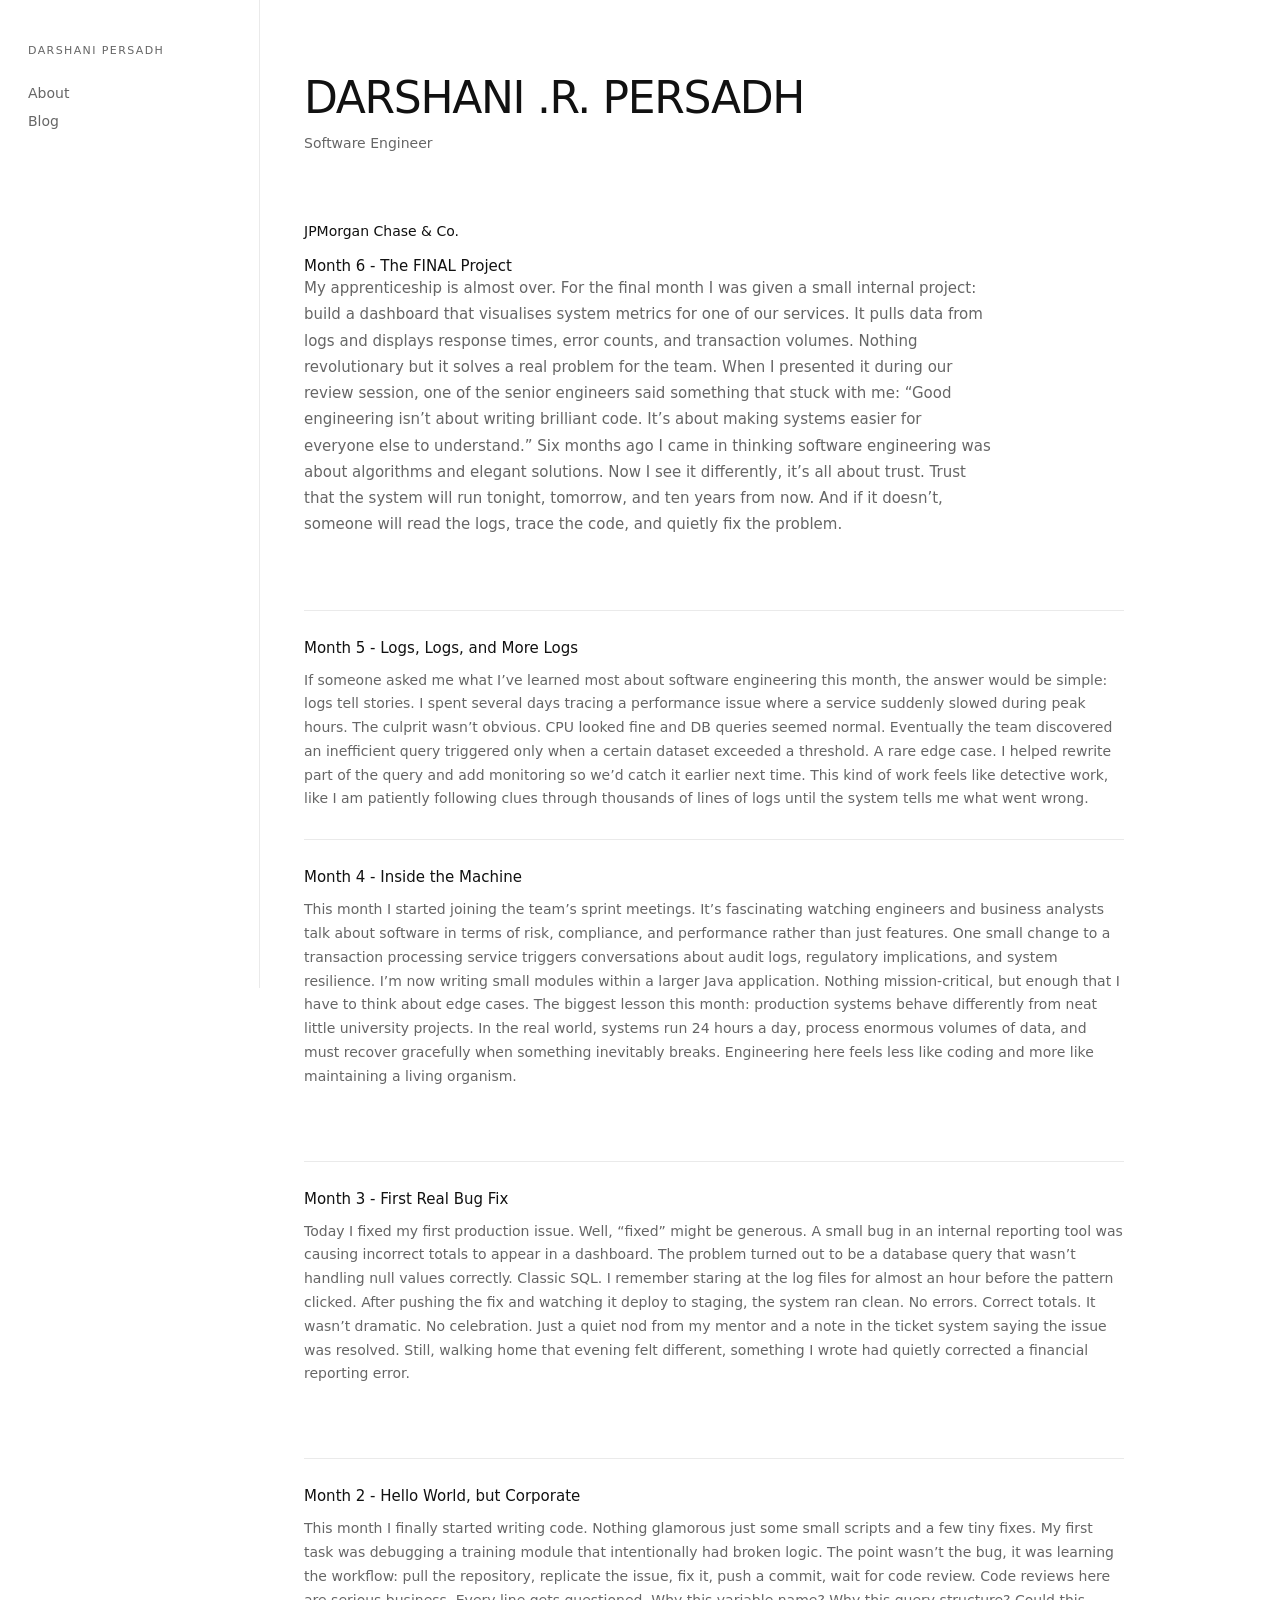
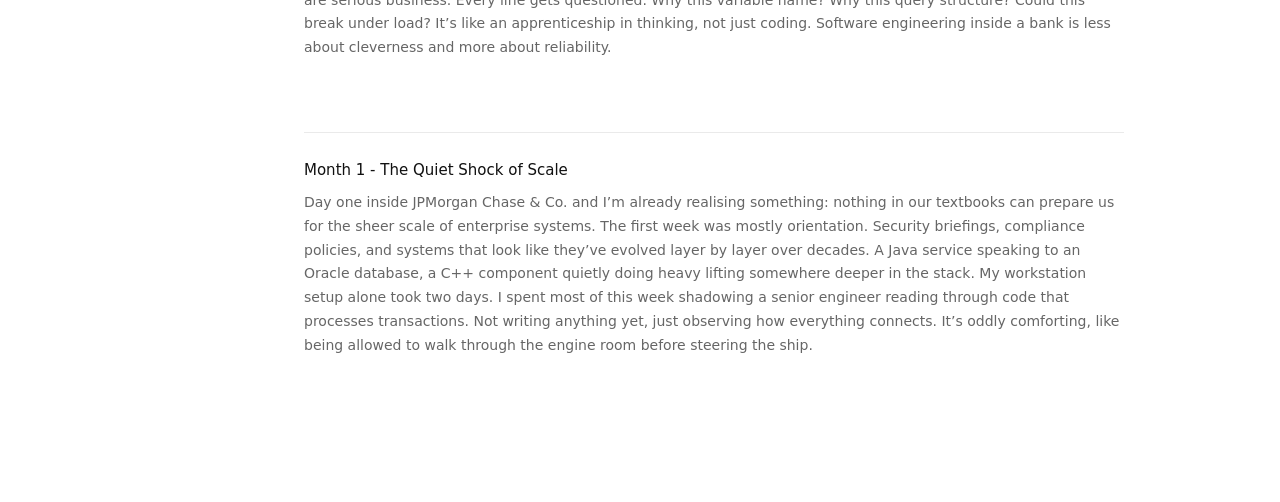
==== blog.html @ 45541783 "Fix blog link" ====
<!DOCTYPE html>
<html lang="en">
<head>
<meta charset="UTF-8" />
<meta name="viewport" content="width=device-width, initial-scale=1.0"/>

<title>Darshani Persadh</title>

<link href="https://fonts.googleapis.com/css2?family=Inter:wght@300;400;500;600&display=swap" rel="stylesheet">

<style>

/* -----------------------------
   BASE SYSTEM 
----------------------------- */

:root {
    --text: #111111;
    --muted: #666666;
    --faint: #aaaaaa;
    --rule: #eaeaea;
    --bg: #ffffff;

    --space-1: 6px;
    --space-2: 12px;
    --space-3: 18px;
    --space-4: 28px;
    --space-5: 44px;
    --space-6: 72px;
}

body {
    margin: 0;
    background: var(--bg);
    color: var(--text);
    font-family: "Source Sans Pro", system-ui, -apple-system, sans-serif;
    -webkit-font-smoothing: antialiased;
}

/* -----------------------------
   GRID STRUCTURE
----------------------------- */

.wrap {
    display: grid;
    grid-template-columns: 260px 1fr;
    min-height: 100vh;
}

/* -----------------------------
   SIDEBAR (TOC STYLE)
----------------------------- */

.sidebar {
    position: sticky;
    top: 0;
    height: 100vh;
    padding: var(--space-5) var(--space-4);
    border-right: 1px solid var(--rule);
}

.brand {
    font-size: 11px;
    letter-spacing: 1.4px;
    text-transform: uppercase;
    color: var(--muted);
    margin-bottom: var(--space-4);
}

.sidebar a {
    display: block;
    margin: var(--space-2) 0;
    font-size: 14px;
    color: var(--muted);
    text-decoration: none;
}

.sidebar a:hover {
    color: var(--text);
}

/* -----------------------------
   MAIN CONTENT COLUMN
----------------------------- */

.content {
    max-width: 820px;
    padding: var(--space-6) var(--space-5);
}

/* -----------------------------
   TYPOGRAPHY SYSTEM
----------------------------- */

h1 {
    font-size: 44px;
    font-weight: 500;
    letter-spacing: -0.03em;
    margin: 0 0 var(--space-2) 0;
}

.subtitle {
    font-size: 14px;
    color: var(--muted);
    margin-bottom: var(--space-6);
}

.section {
    margin-bottom: var(--space-6);
}

.section-title {
    font-size: 14px;
    font-weight: 500;
    margin-bottom: var(--space-3);
    color: var(--text);
}

.text {
    font-size: 15px;
    line-height: 1.75;
    color: var(--muted);
    max-width: 72ch;
}

.rule {
    height: 1px;
    background: var(--rule);
    margin: var(--space-4) 0;
}

/* -----------------------------
   EXPERIENCE BLOCKS
----------------------------- */

.item {
    margin-bottom: var(--space-4);
}

.item-title {
    font-size: 15px;
    font-weight: 500;
    color: var(--text);
}

.item-meta {
    font-size: 13px;
    color: var(--muted);
    margin-top: var(--space-1);
}

.item-text {
    font-size: 14px;
    color: var(--muted);
    margin-top: var(--space-2);
    line-height: 1.7;
}

/* -----------------------------
   SMALL DATA WIDGETS
----------------------------- */

.widget {
    margin-top: var(--space-3);
}

.kicker {
    font-size: 11px;
    letter-spacing: 1px;
    text-transform: uppercase;
    color: var(--muted);
}

.value {
    font-size: 18px;
    margin-top: var(--space-1);
}

.meta {
    font-size: 12px;
    color: var(--faint);
    margin-top: var(--space-1);
}

</style>
</head>

<body>

<div class="wrap">

<!-- SIDEBAR -->
<div class="sidebar">
    <div class="brand">Darshani Persadh</div>

    <a href="https://arishma108.github.io/drpersadh/">About</a>
    <a href="https://arishma108.github.io/drpersadh/blog.html">Blog</a>
</div>

<!-- MAIN -->
<div class="content">

    <h1>DARSHANI .R. PERSADH</h1>
    <div class="subtitle">Software Engineer</div>

    <!-- MONTH 6 -->
    <div class="section">
        <div class="section-title">JPMorgan Chase & Co.</div>
        <div class="item">
            <div class="item-title">Month 6 - The FINAL Project</div>
            
            <div class="text">
                My apprenticeship is almost over. For the final month I was given a small internal project: build a dashboard that visualises system metrics for one of our services. It pulls data from logs and displays response times, error counts, and transaction volumes. Nothing revolutionary but it solves a real problem for the team. When I presented it during our review session, one of the senior engineers said something that stuck with me: “Good engineering isn’t about writing brilliant code. It’s about making systems easier for everyone else to understand.” Six months ago I came in thinking software engineering was about algorithms and elegant solutions. Now I see it differently, it’s all about trust. Trust that the system will run tonight, tomorrow, and ten years from now. And if it doesn’t, someone will read the logs, trace the code, and quietly fix the problem.
            </div>
        </div>
    </div>

    <div class="rule"></div>

    <!-- MONTH 5 -->
    <div class="item">
        <div class="item-title">Month 5 - Logs, Logs, and More Logs</div>
        
        <div class="item-text">
            If someone asked me what I’ve learned most about software engineering this month, the answer would be simple: logs tell stories. I spent several days tracing a performance issue where a service suddenly slowed during peak hours. The culprit wasn’t obvious. CPU looked fine and DB queries seemed normal. Eventually the team discovered an inefficient query triggered only when a certain dataset exceeded a threshold. A rare edge case. I helped rewrite part of the query and add monitoring so we’d catch it earlier next time. This kind of work feels like detective work, like I am patiently following clues through thousands of lines of logs until the system tells me what went wrong.
        </div>
    </div>

    <div class="rule"></div>

    <!-- MONTH 4 -->
    <div class="section">
        <div class="item">
            <div class="item-title">Month 4 - Inside the Machine
</div>
           
            <div class="item-text">
                This month I started joining the team’s sprint meetings. It’s fascinating watching engineers and business analysts talk about software in terms of risk, compliance, and performance rather than just features. One small change to a transaction processing service triggers conversations about audit logs, regulatory implications, and system resilience. I’m now writing small modules within a larger Java application. Nothing mission-critical, but enough that I have to think about edge cases. The biggest lesson this month: production systems behave differently from neat little university projects. In the real world, systems run 24 hours a day, process enormous volumes of data, and must recover gracefully when something inevitably breaks. Engineering here feels less like coding and more like maintaining a living organism.
            </div>
        </div>
    </div>

    <div class="rule"></div>

    <!-- MONTH 3 -->
    <div class="section">
        <div class="item">
            <div class="item-title">Month 3 - First Real Bug Fix
</div>
           
            <div class="item-text">
                Today I fixed my first production issue. Well, “fixed” might be generous. A small bug in an internal reporting tool was causing incorrect totals to appear in a dashboard. The problem turned out to be a database query that wasn’t handling null values correctly. Classic SQL. I remember staring at the log files for almost an hour before the pattern clicked. After pushing the fix and watching it deploy to staging, the system ran clean. No errors. Correct totals. It wasn’t dramatic. No celebration. Just a quiet nod from my mentor and a note in the ticket system saying the issue was resolved. Still, walking home that evening felt different, something I wrote had quietly corrected a financial reporting error.
            </div>
        </div>
    </div>

    <div class="rule"></div>

    <!-- MONTH 2 -->
    <div class="section">
        <div class="item">
            <div class="item-title">Month 2 - Hello World, but Corporate
</div>
            
            <div class="item-text">
                This month I finally started writing code. Nothing glamorous just some small scripts and a few tiny fixes. My first task was debugging a training module that intentionally had broken logic. The point wasn’t the bug, it was learning the workflow: pull the repository, replicate the issue, fix it, push a commit, wait for code review. Code reviews here are serious business. Every line gets questioned. Why this variable name? Why this query structure? Could this break under load? It’s like an apprenticeship in thinking, not just coding. Software engineering inside a bank is less about cleverness and more about reliability.
            </div>
        </div>
    </div>

    <div class="rule"></div>

    <!-- MONTH 1 -->
    <div class="section">
        <div class="item">
            <div class="item-title">Month 1 - The Quiet Shock of Scale
</div>
            
           <div class="item-text">
                Day one inside JPMorgan Chase & Co. and I’m already realising something: nothing in our textbooks can prepare us for the sheer scale of enterprise systems. The first week was mostly orientation. Security briefings, compliance policies, and systems that look like they’ve evolved layer by layer over decades. A Java service speaking to an Oracle database, a C++ component quietly doing heavy lifting somewhere deeper in the stack. My workstation setup alone took two days. I spent most of this week shadowing a senior engineer reading through code that processes transactions. Not writing anything yet, just observing how everything connects. It’s oddly comforting, like being allowed to walk through the engine room before steering the ship.
            </div>
        </div>
    </div>

</div>

</div>

</body>
</html>
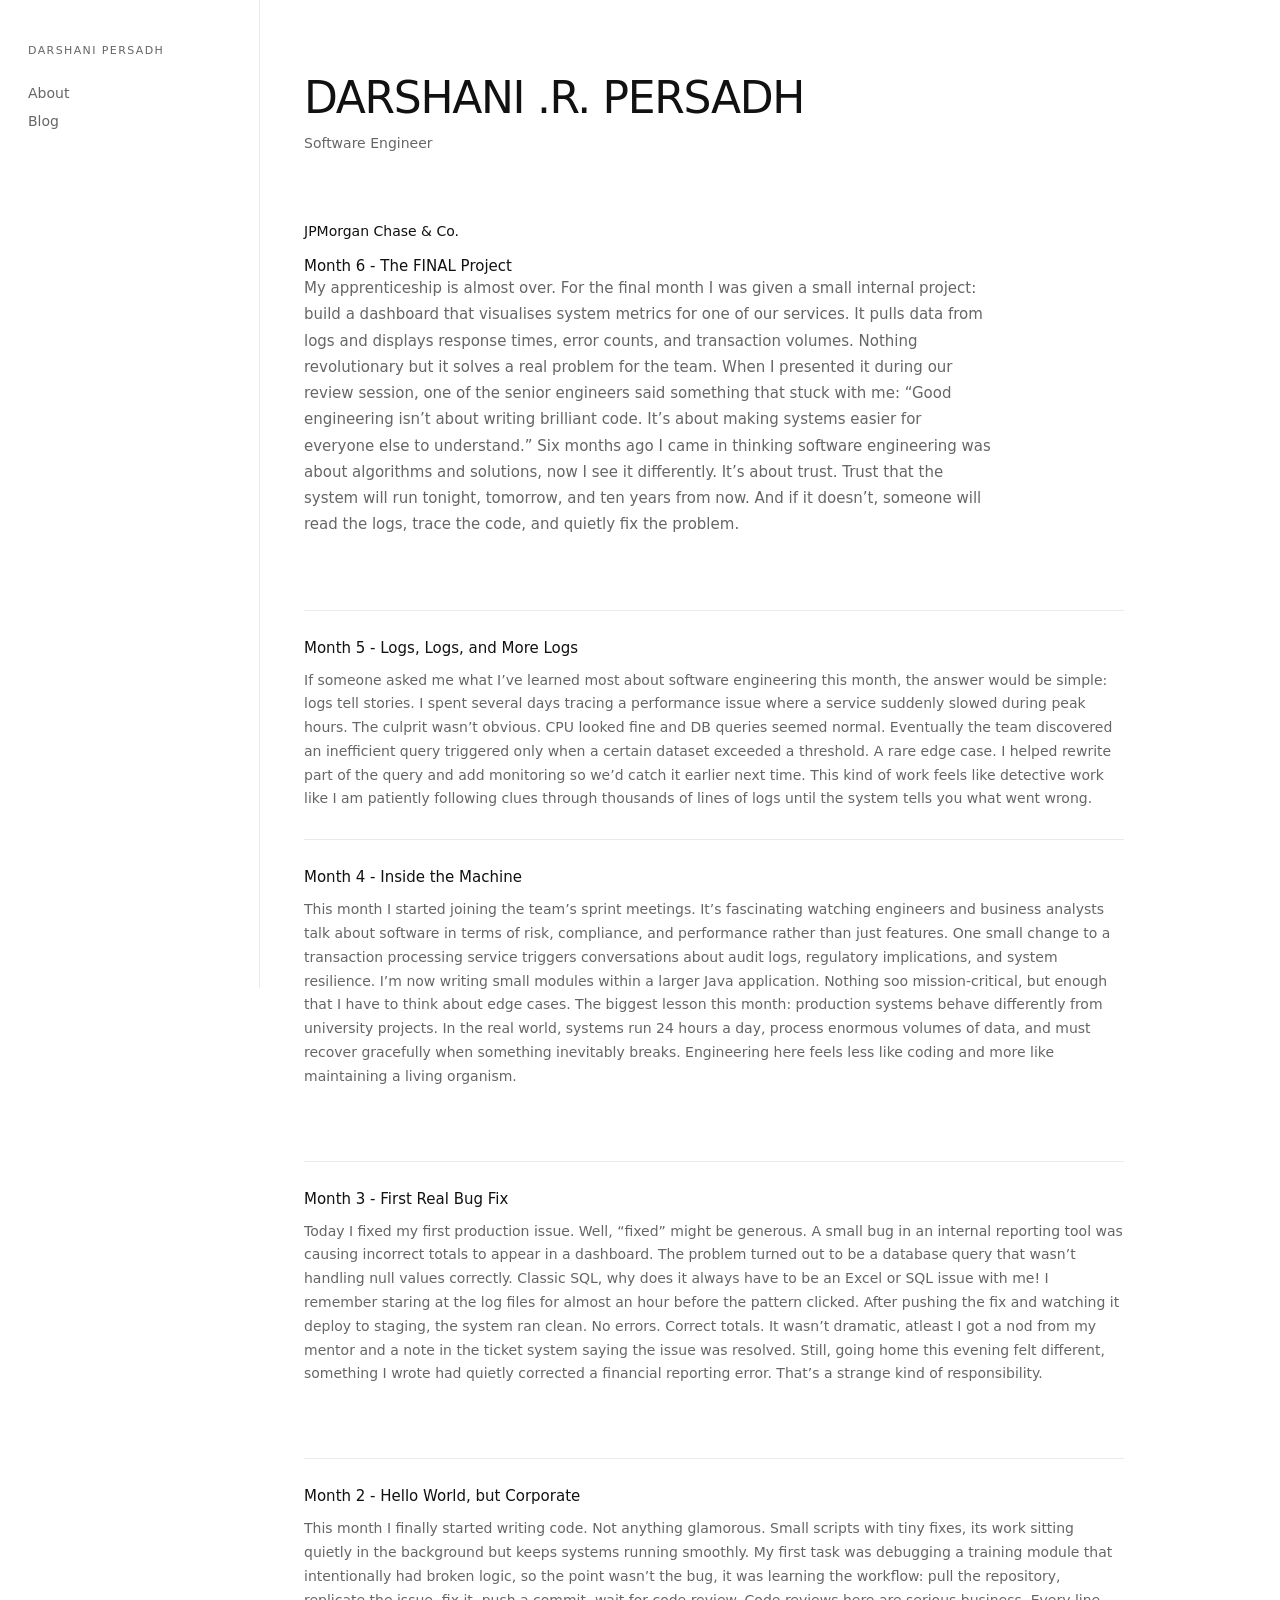
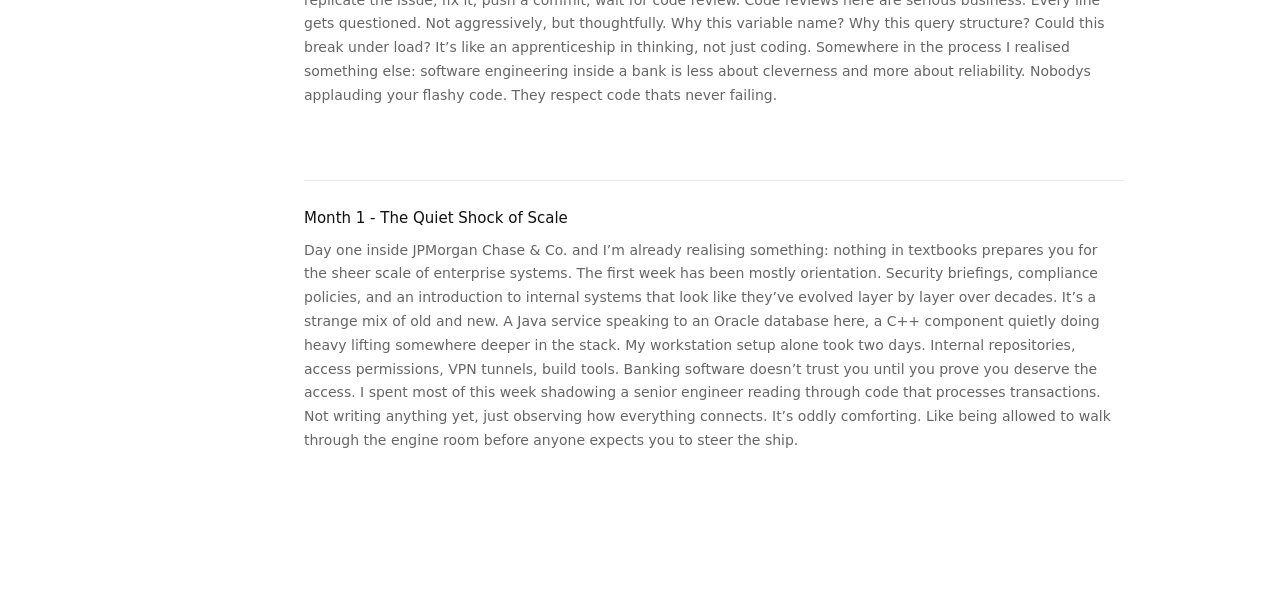
==== commit 6acff3eb: "Update blog.html" ====
--- a/blog.html
+++ b/blog.html
@@ -210,8 +210,16 @@
             <div class="item-title">Month 6 - The FINAL Project</div>
             
             <div class="text">
-                My apprenticeship is almost over. For the final month I was given a small internal project: build a dashboard that visualises system metrics for one of our services. It pulls data from logs and displays response times, error counts, and transaction volumes. Nothing revolutionary but it solves a real problem for the team. When I presented it during our review session, one of the senior engineers said something that stuck with me: “Good engineering isn’t about writing brilliant code. It’s about making systems easier for everyone else to understand.” Six months ago I came in thinking software engineering was about algorithms and elegant solutions. Now I see it differently, it’s all about trust. Trust that the system will run tonight, tomorrow, and ten years from now. And if it doesn’t, someone will read the logs, trace the code, and quietly fix the problem.
-            </div>
+           My apprenticeship is almost over.
+For the final month I was given a small internal project: build a dashboard that visualises system metrics for one of our services.
+It pulls data from logs and displays response times, error counts, and transaction volumes.
+Nothing revolutionary but it solves a real problem for the team.
+When I presented it during our review session, one of the senior engineers said something that stuck with me:
+“Good engineering isn’t about writing brilliant code. It’s about making systems easier for everyone else to understand.”
+Six months ago I came in thinking software engineering was about algorithms and solutions, now I see it differently. It’s about trust.
+Trust that the system will run tonight, tomorrow, and ten years from now.
+And if it doesn’t, someone will read the logs, trace the code, and quietly fix the problem.
+ </div>
         </div>
     </div>
 
@@ -222,8 +230,13 @@
         <div class="item-title">Month 5 - Logs, Logs, and More Logs</div>
         
         <div class="item-text">
-            If someone asked me what I’ve learned most about software engineering this month, the answer would be simple: logs tell stories. I spent several days tracing a performance issue where a service suddenly slowed during peak hours. The culprit wasn’t obvious. CPU looked fine and DB queries seemed normal. Eventually the team discovered an inefficient query triggered only when a certain dataset exceeded a threshold. A rare edge case. I helped rewrite part of the query and add monitoring so we’d catch it earlier next time. This kind of work feels like detective work, like I am patiently following clues through thousands of lines of logs until the system tells me what went wrong.
-        </div>
+        If someone asked me what I’ve learned most about software engineering this month, the answer would be simple: logs tell stories.
+I spent several days tracing a performance issue where a service suddenly slowed during peak hours.
+The culprit wasn’t obvious. CPU looked fine and DB queries seemed normal.
+Eventually the team discovered an inefficient query triggered only when a certain dataset exceeded a threshold. A rare edge case.
+I helped rewrite part of the query and add monitoring so we’d catch it earlier next time.
+This kind of work feels like detective work like I am patiently following clues through thousands of lines of logs until the system tells you what went wrong.
+</div>
     </div>
 
     <div class="rule"></div>
@@ -235,8 +248,14 @@
 </div>
            
             <div class="item-text">
-                This month I started joining the team’s sprint meetings. It’s fascinating watching engineers and business analysts talk about software in terms of risk, compliance, and performance rather than just features. One small change to a transaction processing service triggers conversations about audit logs, regulatory implications, and system resilience. I’m now writing small modules within a larger Java application. Nothing mission-critical, but enough that I have to think about edge cases. The biggest lesson this month: production systems behave differently from neat little university projects. In the real world, systems run 24 hours a day, process enormous volumes of data, and must recover gracefully when something inevitably breaks. Engineering here feels less like coding and more like maintaining a living organism.
-            </div>
+            This month I started joining the team’s sprint meetings.
+It’s fascinating watching engineers and business analysts talk about software in terms of risk, compliance, and performance rather than just features.
+One small change to a transaction processing service triggers conversations about audit logs, regulatory implications, and system resilience.
+I’m now writing small modules within a larger Java application. Nothing soo mission-critical, but enough that I have to think about edge cases.
+The biggest lesson this month: production systems behave differently from university projects.
+In the real world, systems run 24 hours a day, process enormous volumes of data, and must recover gracefully when something inevitably breaks.
+Engineering here feels less like coding and more like maintaining a living organism.
+</div>
         </div>
     </div>
 
@@ -249,8 +268,14 @@
 </div>
            
             <div class="item-text">
-                Today I fixed my first production issue. Well, “fixed” might be generous. A small bug in an internal reporting tool was causing incorrect totals to appear in a dashboard. The problem turned out to be a database query that wasn’t handling null values correctly. Classic SQL. I remember staring at the log files for almost an hour before the pattern clicked. After pushing the fix and watching it deploy to staging, the system ran clean. No errors. Correct totals. It wasn’t dramatic. No celebration. Just a quiet nod from my mentor and a note in the ticket system saying the issue was resolved. Still, walking home that evening felt different, something I wrote had quietly corrected a financial reporting error.
-            </div>
+           Today I fixed my first production issue.
+Well, “fixed” might be generous. A small bug in an internal reporting tool was causing incorrect totals to appear in a dashboard.
+The problem turned out to be a database query that wasn’t handling null values correctly. Classic SQL, why does it always have to be an Excel or SQL issue with me!
+I remember staring at the log files for almost an hour before the pattern clicked.
+After pushing the fix and watching it deploy to staging, the system ran clean. No errors. Correct totals.
+It wasn’t dramatic, atleast I got a nod from my mentor and a note in the ticket system saying the issue was resolved.
+Still, going home this evening felt different, something I wrote had quietly corrected a financial reporting error. That’s a strange kind of responsibility.
+ </div>
         </div>
     </div>
 
@@ -263,8 +288,14 @@
 </div>
             
             <div class="item-text">
-                This month I finally started writing code. Nothing glamorous just some small scripts and a few tiny fixes. My first task was debugging a training module that intentionally had broken logic. The point wasn’t the bug, it was learning the workflow: pull the repository, replicate the issue, fix it, push a commit, wait for code review. Code reviews here are serious business. Every line gets questioned. Why this variable name? Why this query structure? Could this break under load? It’s like an apprenticeship in thinking, not just coding. Software engineering inside a bank is less about cleverness and more about reliability.
-            </div>
+           This month I finally started writing code.
+Not anything glamorous. Small scripts with tiny fixes, its work sitting quietly in the background but keeps systems running smoothly.
+My first task was debugging a training module that intentionally had broken logic, so the point wasn’t the bug, it was learning the workflow: pull the repository, replicate the issue, fix it, push a commit, wait for code review.
+Code reviews here are serious business. Every line gets questioned. Not aggressively, but thoughtfully. Why this variable name? Why this query structure? Could this break under load?
+It’s like an apprenticeship in thinking, not just coding.
+Somewhere in the process I realised something else: software engineering inside a bank is less about cleverness and more about reliability.
+Nobodys applauding your flashy code. They respect code thats never failing.
+ </div>
         </div>
     </div>
 
@@ -277,8 +308,12 @@
 </div>
             
            <div class="item-text">
-                Day one inside JPMorgan Chase & Co. and I’m already realising something: nothing in our textbooks can prepare us for the sheer scale of enterprise systems. The first week was mostly orientation. Security briefings, compliance policies, and systems that look like they’ve evolved layer by layer over decades. A Java service speaking to an Oracle database, a C++ component quietly doing heavy lifting somewhere deeper in the stack. My workstation setup alone took two days. I spent most of this week shadowing a senior engineer reading through code that processes transactions. Not writing anything yet, just observing how everything connects. It’s oddly comforting, like being allowed to walk through the engine room before steering the ship.
-            </div>
+            Day one inside JPMorgan Chase & Co. and I’m already realising something: nothing in textbooks prepares you for the sheer scale of enterprise systems.
+The first week has been mostly orientation. Security briefings, compliance policies, and an introduction to internal systems that look like they’ve evolved layer by layer over decades. It’s a strange mix of old and new. A Java service speaking to an Oracle database here, a C++ component quietly doing heavy lifting somewhere deeper in the stack.
+My workstation setup alone took two days. Internal repositories, access permissions, VPN tunnels, build tools. Banking software doesn’t trust you until you prove you deserve the access.
+I spent most of this week shadowing a senior engineer reading through code that processes transactions. Not writing anything yet, just observing how everything connects.
+It’s oddly comforting. Like being allowed to walk through the engine room before anyone expects you to steer the ship.
+ </div>
         </div>
     </div>
 
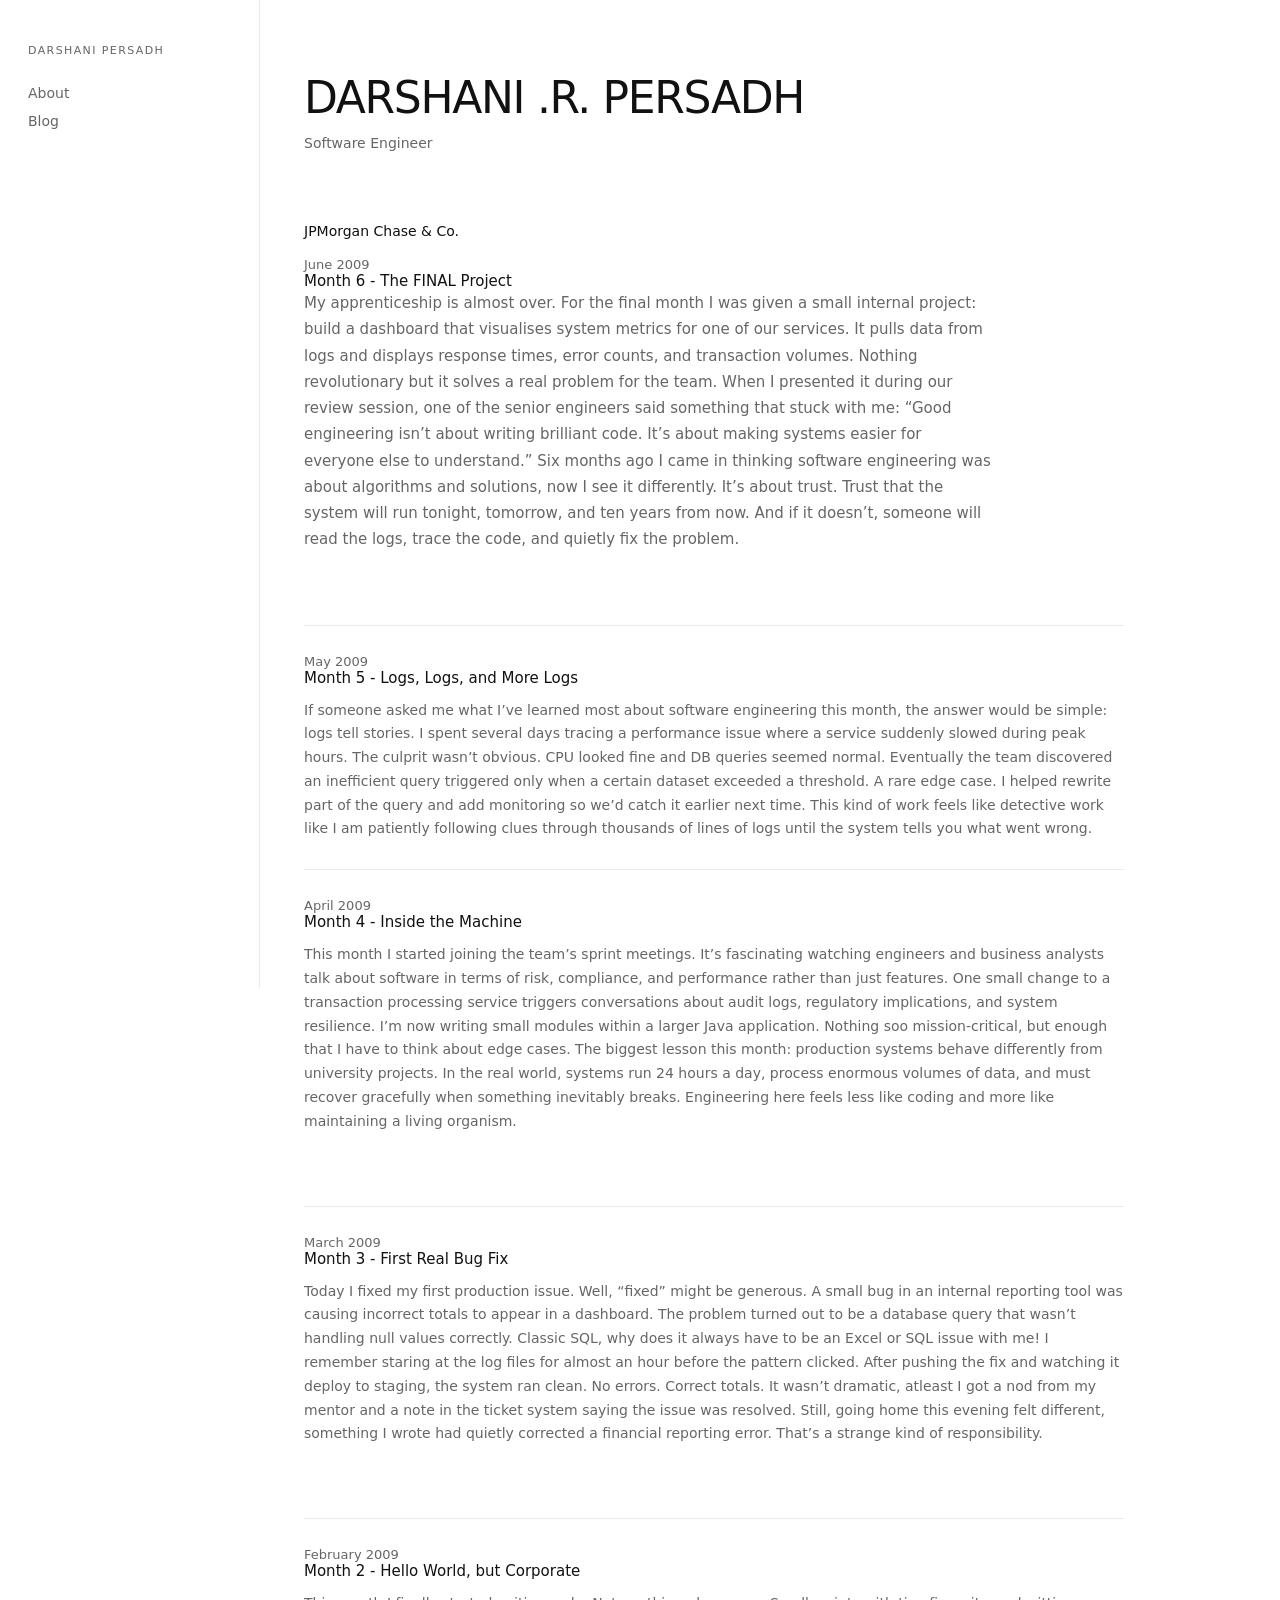
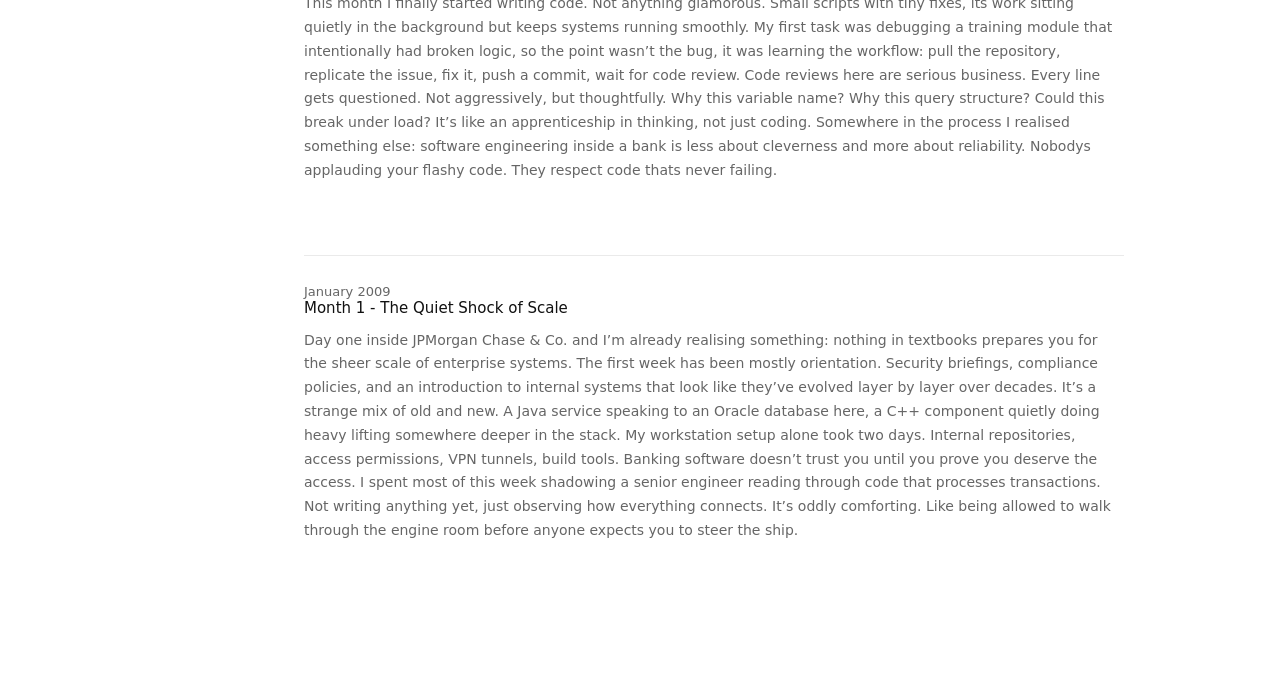
==== commit 9a9611e1: "Update blog.html Consolidate text sections for clarity and readability." ====
--- a/blog.html
+++ b/blog.html
@@ -207,18 +207,12 @@
     <div class="section">
         <div class="section-title">JPMorgan Chase & Co.</div>
         <div class="item">
+           <div class="item-meta">June 2009</div>
             <div class="item-title">Month 6 - The FINAL Project</div>
-            
             <div class="text">
-           My apprenticeship is almost over.
-For the final month I was given a small internal project: build a dashboard that visualises system metrics for one of our services.
-It pulls data from logs and displays response times, error counts, and transaction volumes.
-Nothing revolutionary but it solves a real problem for the team.
-When I presented it during our review session, one of the senior engineers said something that stuck with me:
-“Good engineering isn’t about writing brilliant code. It’s about making systems easier for everyone else to understand.”
-Six months ago I came in thinking software engineering was about algorithms and solutions, now I see it differently. It’s about trust.
-Trust that the system will run tonight, tomorrow, and ten years from now.
-And if it doesn’t, someone will read the logs, trace the code, and quietly fix the problem.
+           My apprenticeship is almost over. For the final month I was given a small internal project: build a dashboard that visualises system metrics for one of our services. It pulls data from logs and displays response times, error counts, and transaction volumes.
+Nothing revolutionary but it solves a real problem for the team. When I presented it during our review session, one of the senior engineers said something that stuck with me: “Good engineering isn’t about writing brilliant code. It’s about making systems easier for everyone else to understand.”
+Six months ago I came in thinking software engineering was about algorithms and solutions, now I see it differently. It’s about trust. Trust that the system will run tonight, tomorrow, and ten years from now. And if it doesn’t, someone will read the logs, trace the code, and quietly fix the problem.
  </div>
         </div>
     </div>
@@ -227,15 +221,14 @@
 
     <!-- MONTH 5 -->
     <div class="item">
+       <div class="item-meta">May 2009</div>
         <div class="item-title">Month 5 - Logs, Logs, and More Logs</div>
         
         <div class="item-text">
         If someone asked me what I’ve learned most about software engineering this month, the answer would be simple: logs tell stories.
-I spent several days tracing a performance issue where a service suddenly slowed during peak hours.
-The culprit wasn’t obvious. CPU looked fine and DB queries seemed normal.
+I spent several days tracing a performance issue where a service suddenly slowed during peak hours. The culprit wasn’t obvious. CPU looked fine and DB queries seemed normal.
 Eventually the team discovered an inefficient query triggered only when a certain dataset exceeded a threshold. A rare edge case.
-I helped rewrite part of the query and add monitoring so we’d catch it earlier next time.
-This kind of work feels like detective work like I am patiently following clues through thousands of lines of logs until the system tells you what went wrong.
+I helped rewrite part of the query and add monitoring so we’d catch it earlier next time. This kind of work feels like detective work like I am patiently following clues through thousands of lines of logs until the system tells you what went wrong.
 </div>
     </div>
 
@@ -244,10 +237,9 @@
     <!-- MONTH 4 -->
     <div class="section">
         <div class="item">
+           <div class="item-meta">April 2009</div>
             <div class="item-title">Month 4 - Inside the Machine
-</div>
-           
-            <div class="item-text">
+</div> <div class="item-text">
             This month I started joining the team’s sprint meetings.
 It’s fascinating watching engineers and business analysts talk about software in terms of risk, compliance, and performance rather than just features.
 One small change to a transaction processing service triggers conversations about audit logs, regulatory implications, and system resilience.
@@ -264,10 +256,10 @@
     <!-- MONTH 3 -->
     <div class="section">
         <div class="item">
+           <div class="item-meta">March 2009</div>
             <div class="item-title">Month 3 - First Real Bug Fix
 </div>
-           
-            <div class="item-text">
+           <div class="item-text">
            Today I fixed my first production issue.
 Well, “fixed” might be generous. A small bug in an internal reporting tool was causing incorrect totals to appear in a dashboard.
 The problem turned out to be a database query that wasn’t handling null values correctly. Classic SQL, why does it always have to be an Excel or SQL issue with me!
@@ -284,10 +276,10 @@
     <!-- MONTH 2 -->
     <div class="section">
         <div class="item">
+           <div class="item-meta">February 2009</div>
             <div class="item-title">Month 2 - Hello World, but Corporate
 </div>
-            
-            <div class="item-text">
+           <div class="item-text">
            This month I finally started writing code.
 Not anything glamorous. Small scripts with tiny fixes, its work sitting quietly in the background but keeps systems running smoothly.
 My first task was debugging a training module that intentionally had broken logic, so the point wasn’t the bug, it was learning the workflow: pull the repository, replicate the issue, fix it, push a commit, wait for code review.
@@ -304,10 +296,10 @@
     <!-- MONTH 1 -->
     <div class="section">
         <div class="item">
+           <div class="item-meta">January 2009</div>
             <div class="item-title">Month 1 - The Quiet Shock of Scale
 </div>
-            
-           <div class="item-text">
+            <div class="item-text">
             Day one inside JPMorgan Chase & Co. and I’m already realising something: nothing in textbooks prepares you for the sheer scale of enterprise systems.
 The first week has been mostly orientation. Security briefings, compliance policies, and an introduction to internal systems that look like they’ve evolved layer by layer over decades. It’s a strange mix of old and new. A Java service speaking to an Oracle database here, a C++ component quietly doing heavy lifting somewhere deeper in the stack.
 My workstation setup alone took two days. Internal repositories, access permissions, VPN tunnels, build tools. Banking software doesn’t trust you until you prove you deserve the access.
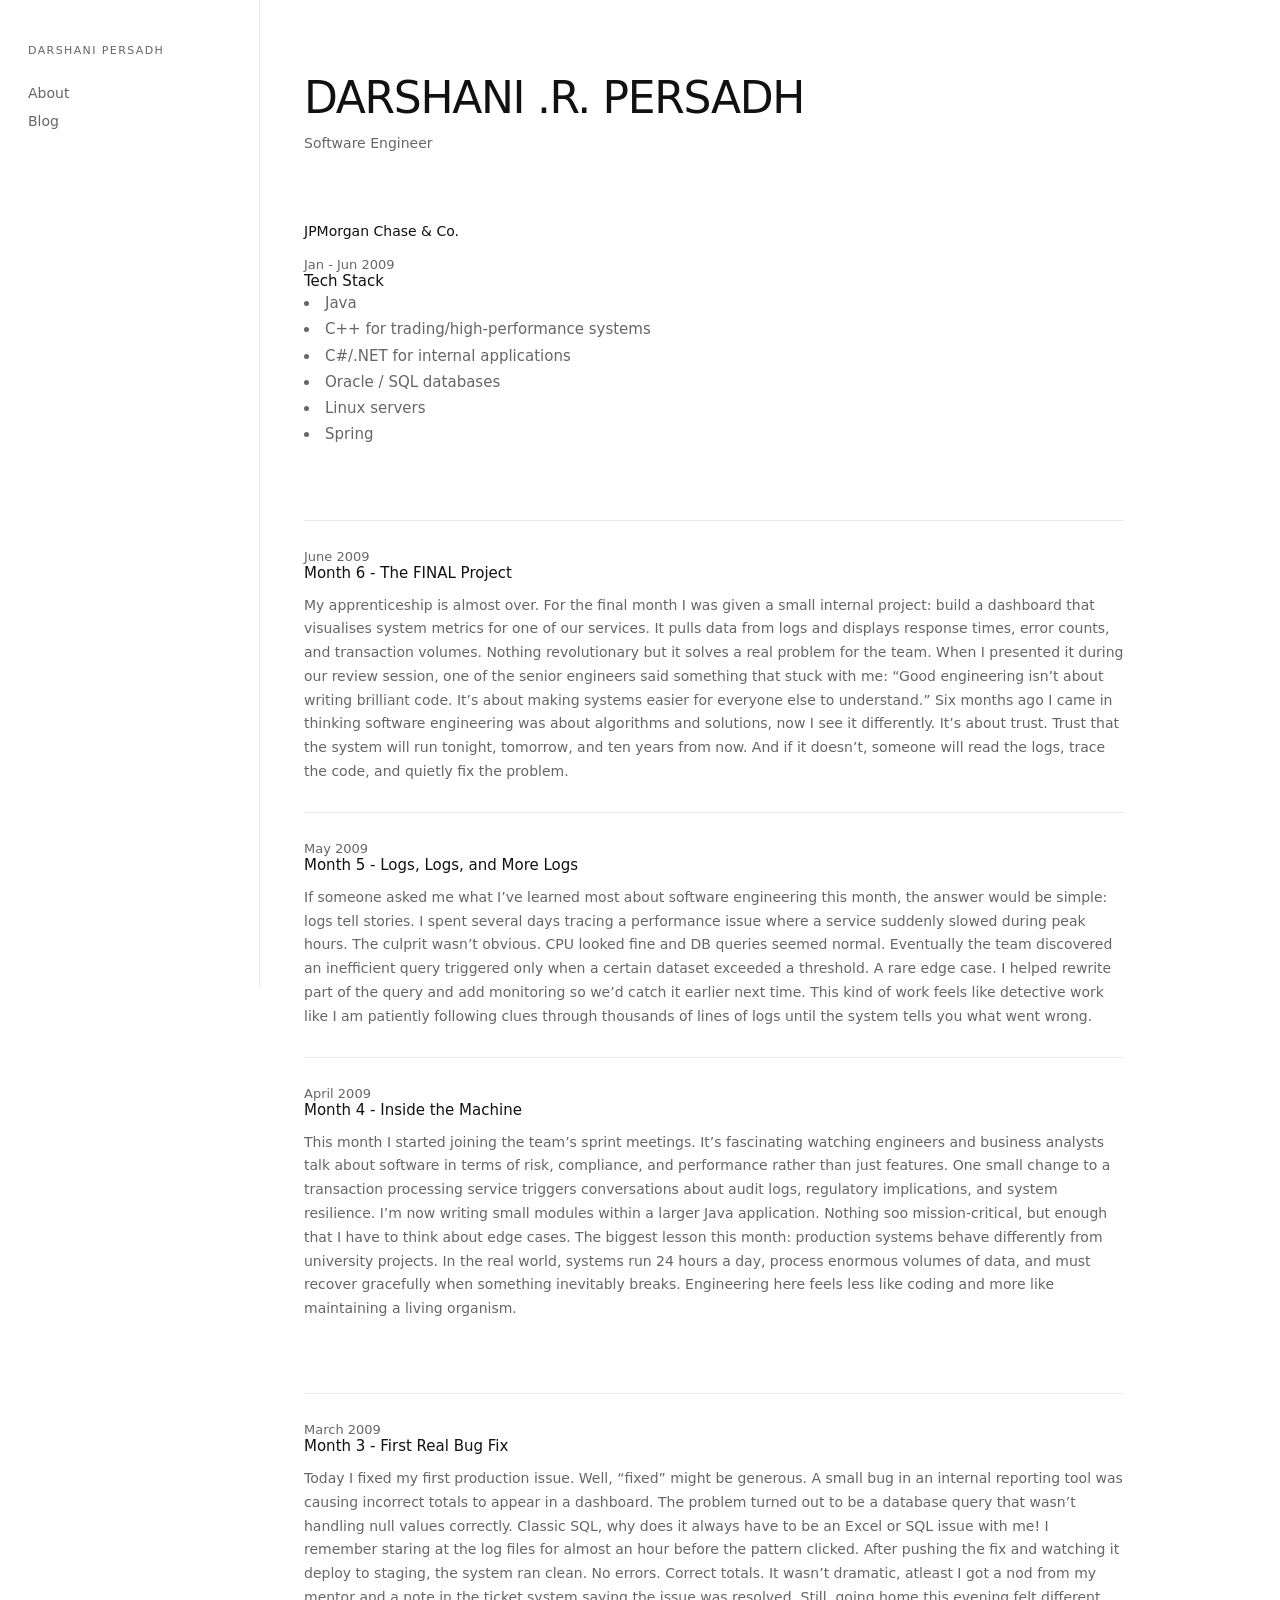
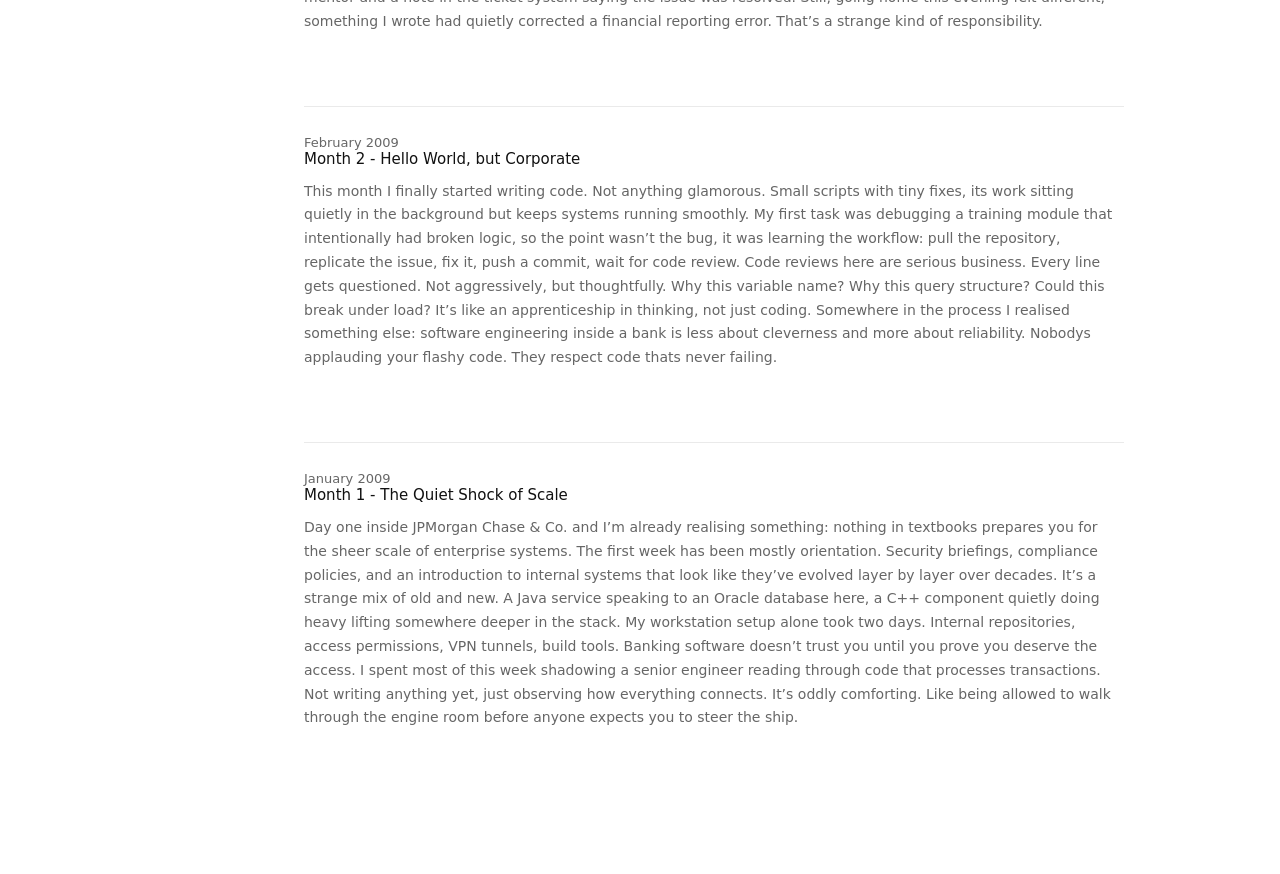
==== commit 503238d3: "Update blog.html Updated the final project section to include tech stack and project description." ====
--- a/blog.html
+++ b/blog.html
@@ -203,21 +203,36 @@
     <h1>DARSHANI .R. PERSADH</h1>
     <div class="subtitle">Software Engineer</div>
 
+    <!-- Stack -->
+    <div class="section">
+        <div class="section-title">JPMorgan Chase & Co.</div>
+        <div class="item">
+           <div class="item-meta">Jan - Jun 2009</div>
+            <div class="item-title">Tech Stack</div>
+            <div class="text">
+           	<li>Java 
+		<li>C++ for trading/high-performance systems
+		<li>C#/.NET for internal applications
+		<li>Oracle / SQL databases
+		<li>Linux servers
+		<li>Spring
+ </div>
+        </div>
+    </div>
+
+    <div class="rule"></div>
+
     <!-- MONTH 6 -->
-    <div class="section">
-        <div class="section-title">JPMorgan Chase & Co.</div>
-        <div class="item">
-           <div class="item-meta">June 2009</div>
-            <div class="item-title">Month 6 - The FINAL Project</div>
-            <div class="text">
-           My apprenticeship is almost over. For the final month I was given a small internal project: build a dashboard that visualises system metrics for one of our services. It pulls data from logs and displays response times, error counts, and transaction volumes.
+    <div class="item">
+       <div class="item-meta">June 2009</div>
+        <div class="item-title">Month 6 - The FINAL Project</div>
+        <div class="item-text">
+        My apprenticeship is almost over. For the final month I was given a small internal project: build a dashboard that visualises system metrics for one of our services. It pulls data from logs and displays response times, error counts, and transaction volumes.
 Nothing revolutionary but it solves a real problem for the team. When I presented it during our review session, one of the senior engineers said something that stuck with me: “Good engineering isn’t about writing brilliant code. It’s about making systems easier for everyone else to understand.”
 Six months ago I came in thinking software engineering was about algorithms and solutions, now I see it differently. It’s about trust. Trust that the system will run tonight, tomorrow, and ten years from now. And if it doesn’t, someone will read the logs, trace the code, and quietly fix the problem.
- </div>
-        </div>
-    </div>
-
-    <div class="rule"></div>
+</div>
+    </div>
+	<div class="rule"></div>
 
     <!-- MONTH 5 -->
     <div class="item">
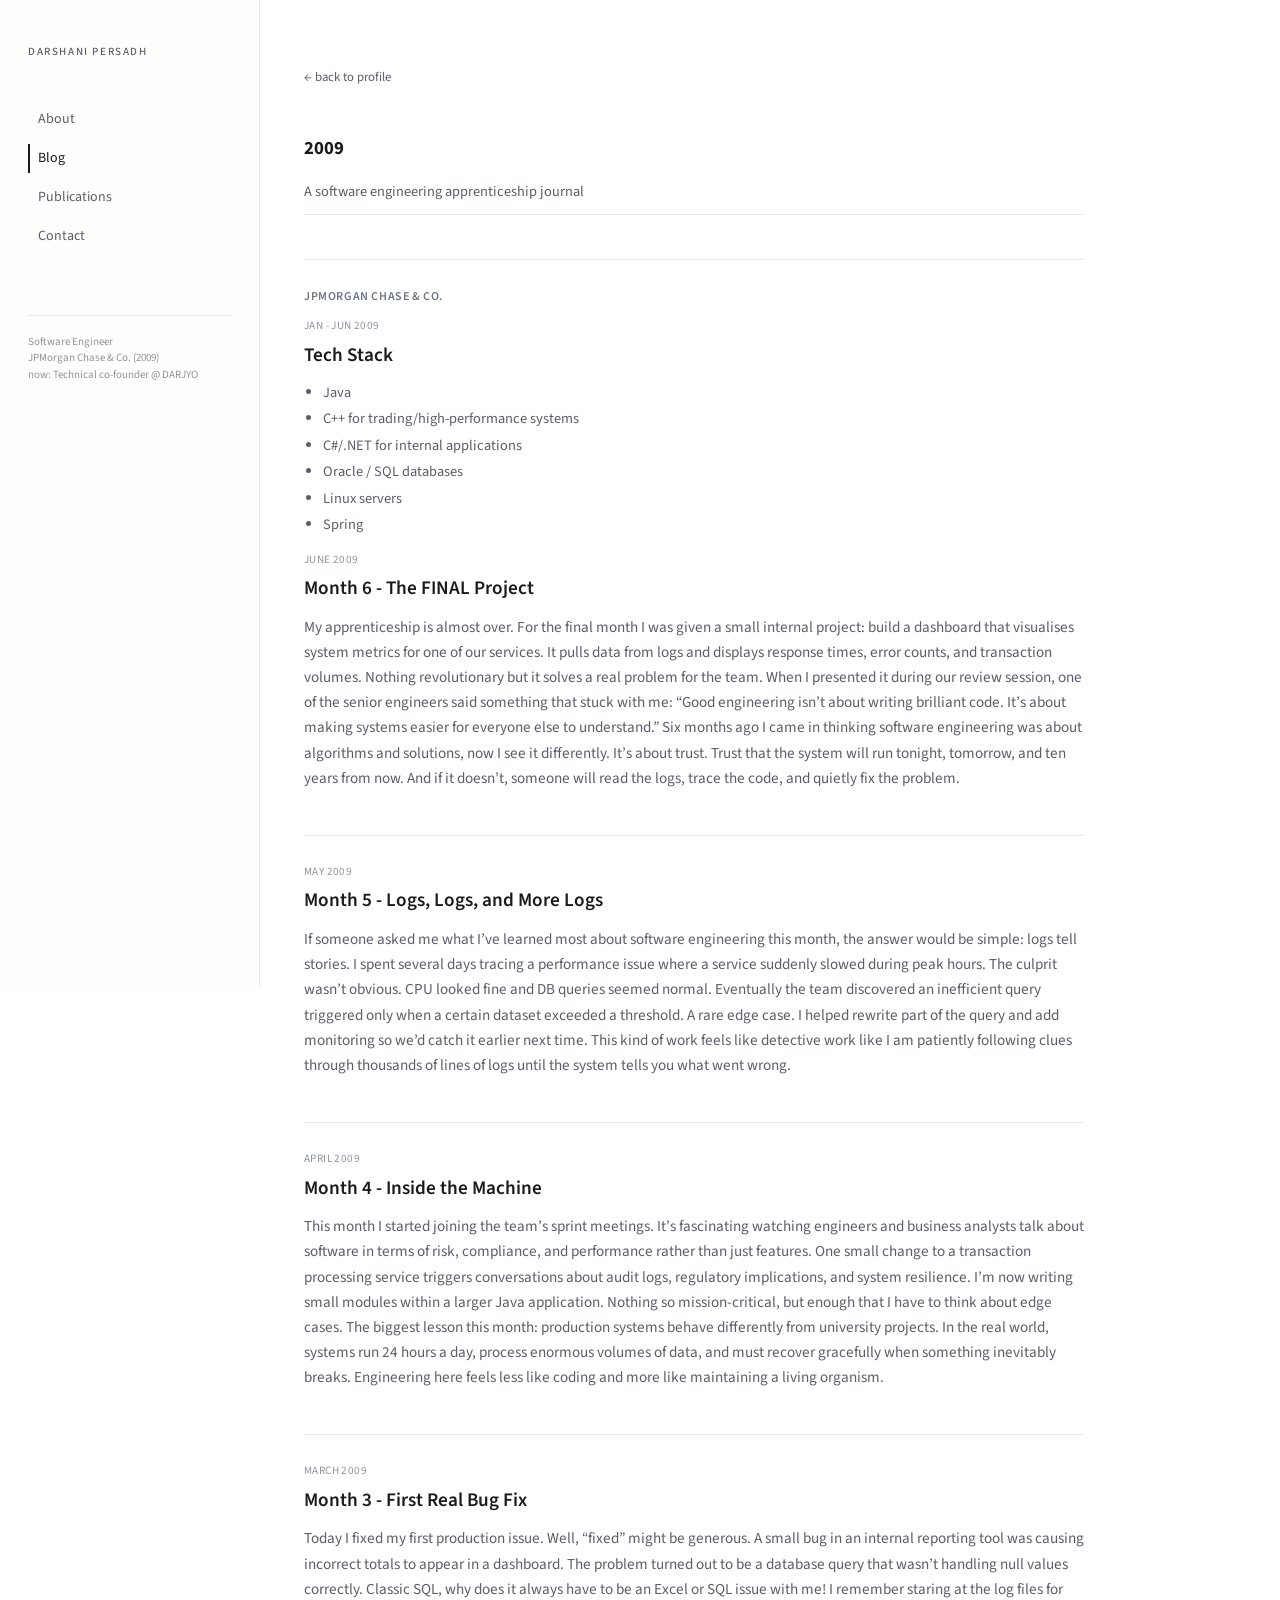
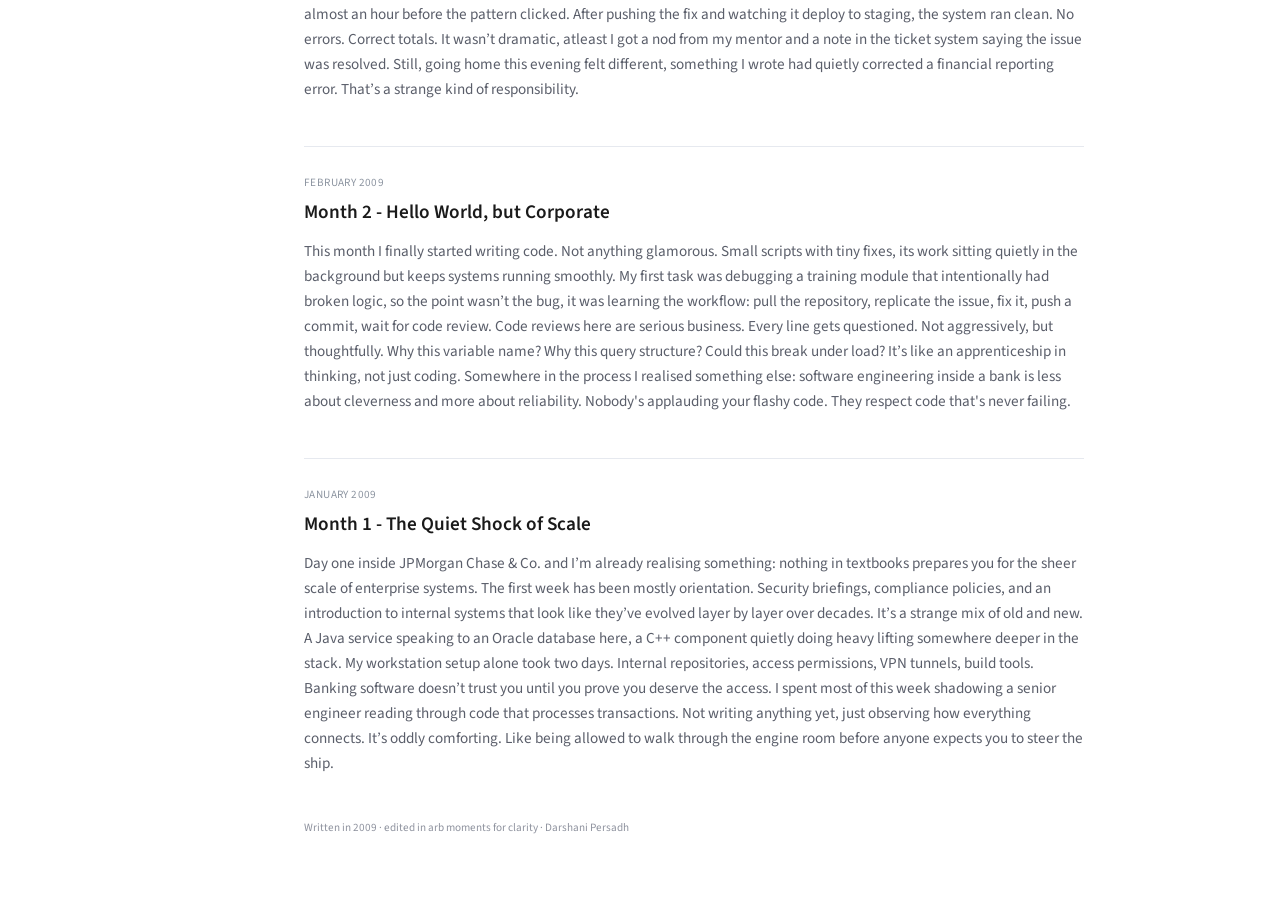
==== commit af46c145: "Update blog.html with styling" ====
--- a/blog.html
+++ b/blog.html
@@ -4,51 +4,57 @@
 <meta charset="UTF-8" />
 <meta name="viewport" content="width=device-width, initial-scale=1.0"/>
 
-<title>Darshani Persadh</title>
-
-<link href="https://fonts.googleapis.com/css2?family=Inter:wght@300;400;500;600&display=swap" rel="stylesheet">
+<title>Darshani Persadh · Blog</title>
+
+<!-- Source Sans Pro (clean academic) + Merriweather for subtle serif -->
+<link href="https://fonts.googleapis.com/css2?family=Source+Sans+Pro:wght@300;400;500;600;700&family=Merriweather:ital,wght@0,400;0,700;1,400&display=swap" rel="stylesheet">
 
 <style>
 
 /* -----------------------------
-   BASE SYSTEM 
+   BASE SYSTEM (grayscale, academic)
 ----------------------------- */
 
 :root {
-    --text: #111111;
-    --muted: #666666;
-    --faint: #aaaaaa;
-    --rule: #eaeaea;
+    --text: #1a1a1a;
+    --muted: #5a5e6a;
+    --faint: #8e929e;
+    --rule: #e6e9ef;
     --bg: #ffffff;
+    --sidebar-bg: #fefefc;
 
     --space-1: 6px;
     --space-2: 12px;
     --space-3: 18px;
     --space-4: 28px;
     --space-5: 44px;
-    --space-6: 72px;
+    --space-6: 64px;
 }
 
 body {
     margin: 0;
     background: var(--bg);
     color: var(--text);
-    font-family: "Source Sans Pro", system-ui, -apple-system, sans-serif;
+    font-family: 'Source Sans Pro', system-ui, -apple-system, sans-serif;
     -webkit-font-smoothing: antialiased;
-}
-
-/* -----------------------------
-   GRID STRUCTURE
+    line-height: 1.5;
+}
+
+/* -----------------------------
+   GRID STRUCTURE (two-column)
 ----------------------------- */
 
 .wrap {
     display: grid;
     grid-template-columns: 260px 1fr;
     min-height: 100vh;
-}
-
-/* -----------------------------
-   SIDEBAR (TOC STYLE)
+    max-width: 1300px;
+    margin: 0 auto;
+    background: var(--bg);
+}
+
+/* -----------------------------
+   SIDEBAR (sticky, TOC style)
 ----------------------------- */
 
 .sidebar {
@@ -57,35 +63,55 @@
     height: 100vh;
     padding: var(--space-5) var(--space-4);
     border-right: 1px solid var(--rule);
+    background: var(--sidebar-bg);
 }
 
 .brand {
     font-size: 11px;
-    letter-spacing: 1.4px;
+    letter-spacing: 1.6px;
     text-transform: uppercase;
     color: var(--muted);
-    margin-bottom: var(--space-4);
-}
-
-.sidebar a {
-    display: block;
-    margin: var(--space-2) 0;
+    margin-bottom: var(--space-5);
+    font-weight: 500;
+}
+
+.nav-links {
+    display: flex;
+    flex-direction: column;
+    gap: 10px;
+}
+
+.nav-links a {
     font-size: 14px;
     color: var(--muted);
     text-decoration: none;
-}
-
-.sidebar a:hover {
+    transition: color 0.1s;
+    padding: 4px 0;
+    border-left: 2px solid transparent;
+    padding-left: 8px;
+}
+
+.nav-links a:hover {
     color: var(--text);
-}
-
-/* -----------------------------
-   MAIN CONTENT COLUMN
+    border-left-color: #b0b5c0;
+}
+
+.sidebar-footer {
+    margin-top: var(--space-6);
+    font-size: 11px;
+    color: var(--faint);
+    border-top: 1px solid var(--rule);
+    padding-top: var(--space-3);
+}
+
+/* -----------------------------
+   MAIN CONTENT COLUMN (reading width)
 ----------------------------- */
 
 .content {
-    max-width: 820px;
+    max-width: 780px;
     padding: var(--space-6) var(--space-5);
+    background: white;
 }
 
 /* -----------------------------
@@ -93,34 +119,66 @@
 ----------------------------- */
 
 h1 {
-    font-size: 44px;
-    font-weight: 500;
-    letter-spacing: -0.03em;
-    margin: 0 0 var(--space-2) 0;
+    font-size: 2.2rem;
+    font-weight: 600;
+    letter-spacing: -0.01em;
+    margin: 0 0 var(--space-1) 0;
+    font-family: 'Source Sans Pro', sans-serif;
 }
 
 .subtitle {
-    font-size: 14px;
-    color: var(--muted);
-    margin-bottom: var(--space-6);
-}
-
-.section {
-    margin-bottom: var(--space-6);
+    font-size: 0.9rem;
+    color: var(--muted);
+    margin-bottom: var(--space-5);
+    border-bottom: 1px solid var(--rule);
+    padding-bottom: var(--space-2);
 }
 
 .section-title {
-    font-size: 14px;
-    font-weight: 500;
-    margin-bottom: var(--space-3);
+    font-size: 0.75rem;
+    font-weight: 600;
+    text-transform: uppercase;
+    letter-spacing: 0.6px;
+    margin-bottom: var(--space-2);
+    color: #6e7683;
+}
+
+.item {
+    margin-bottom: var(--space-5);
+}
+
+.item-meta {
+    font-size: 0.7rem;
+    text-transform: uppercase;
+    letter-spacing: 0.4px;
+    color: #8c94a0;
+    margin-bottom: var(--space-1);
+}
+
+.item-title {
+    font-size: 1.2rem;
+    font-weight: 600;
     color: var(--text);
-}
-
-.text {
-    font-size: 15px;
-    line-height: 1.75;
-    color: var(--muted);
-    max-width: 72ch;
+    margin-bottom: var(--space-2);
+}
+
+.item-text {
+    font-size: 0.95rem;
+    color: var(--muted);
+    line-height: 1.65;
+    margin-top: var(--space-2);
+}
+
+.text-list {
+    margin-top: var(--space-2);
+    padding-left: 1.2rem;
+}
+
+.text-list li {
+    font-size: 0.9rem;
+    color: var(--muted);
+    margin-bottom: 0.3rem;
+    line-height: 1.5;
 }
 
 .rule {
@@ -129,202 +187,184 @@
     margin: var(--space-4) 0;
 }
 
-/* -----------------------------
-   EXPERIENCE BLOCKS
------------------------------ */
-
-.item {
+hr {
+    border: none;
+    border-top: 1px solid var(--rule);
+    margin: var(--space-4) 0;
+}
+
+.dateline {
+    font-size: 0.7rem;
+    color: var(--faint);
+    margin-top: var(--space-3);
+}
+
+/* responsive */
+@media (max-width: 780px) {
+    .wrap {
+        grid-template-columns: 1fr;
+    }
+    .sidebar {
+        position: relative;
+        height: auto;
+        border-right: none;
+        border-bottom: 1px solid var(--rule);
+        padding: var(--space-4);
+    }
+    .content {
+        padding: var(--space-4);
+    }
+}
+
+.back-link {
+    font-size: 0.8rem;
     margin-bottom: var(--space-4);
-}
-
-.item-title {
-    font-size: 15px;
-    font-weight: 500;
+    display: inline-block;
+    color: var(--muted);
+    text-decoration: none;
+}
+
+.back-link:hover {
     color: var(--text);
-}
-
-.item-meta {
-    font-size: 13px;
-    color: var(--muted);
-    margin-top: var(--space-1);
-}
-
-.item-text {
-    font-size: 14px;
-    color: var(--muted);
-    margin-top: var(--space-2);
-    line-height: 1.7;
-}
-
-/* -----------------------------
-   SMALL DATA WIDGETS
------------------------------ */
-
-.widget {
-    margin-top: var(--space-3);
-}
-
-.kicker {
-    font-size: 11px;
-    letter-spacing: 1px;
-    text-transform: uppercase;
-    color: var(--muted);
-}
-
-.value {
-    font-size: 18px;
-    margin-top: var(--space-1);
-}
-
-.meta {
-    font-size: 12px;
-    color: var(--faint);
-    margin-top: var(--space-1);
 }
 
 </style>
 </head>
-
 <body>
 
 <div class="wrap">
 
-<!-- SIDEBAR -->
-<div class="sidebar">
+<!-- SIDEBAR (sticky, minimal) -->
+<aside class="sidebar">
     <div class="brand">Darshani Persadh</div>
-
-    <a href="https://arishma108.github.io/drpersadh/">About</a>
-    <a href="https://arishma108.github.io/drpersadh/blog.html">Blog</a>
-</div>
-
-<!-- MAIN -->
-<div class="content">
-
-    <h1>DARSHANI .R. PERSADH</h1>
-    <div class="subtitle">Software Engineer</div>
-
-    <!-- Stack -->
-    <div class="section">
-        <div class="section-title">JPMorgan Chase & Co.</div>
-        <div class="item">
-           <div class="item-meta">Jan - Jun 2009</div>
-            <div class="item-title">Tech Stack</div>
-            <div class="text">
-           	<li>Java 
-		<li>C++ for trading/high-performance systems
-		<li>C#/.NET for internal applications
-		<li>Oracle / SQL databases
-		<li>Linux servers
-		<li>Spring
- </div>
-        </div>
-    </div>
-
-    <div class="rule"></div>
-
-    <!-- MONTH 6 -->
-    <div class="item">
-       <div class="item-meta">June 2009</div>
+    <div class="nav-links">
+        <a href="https://arishma108.github.io/drpersadh/">About</a>
+        <a href="https://arishma108.github.io/drpersadh/blog.html" style="color: #1a1a1a; border-left-color: #1a1a1a;">Blog</a>
+        <a href="#">Publications</a>
+        <a href="#">Contact</a>
+    </div>
+    <div class="sidebar-footer">
+        Software Engineer<br>
+        JPMorgan Chase & Co. (2009)<br>
+        now: Technical co-founder @ DARJYO
+    </div>
+</aside>
+
+<!-- MAIN CONTENT: blog entries -->
+<main class="content">
+    <a href="https://arishma108.github.io/drpersadh/" class="back-link">← back to profile</a>
+    <h3>2009</h3>
+    <div class="subtitle">A software engineering apprenticeship journal</div>
+    <hr>
+    <!-- Tech stack section (original JPMorgan) -->
+    <div class="section-title">JPMorgan Chase & Co.</div>
+    <div class="item-meta">Jan - Jun 2009</div>
+    <div class="item-title">Tech Stack</div>
+    <ul class="text-list">
+        <li>Java</li>
+        <li>C++ for trading/high-performance systems</li>
+        <li>C#/.NET for internal applications</li>
+        <li>Oracle / SQL databases</li>
+        <li>Linux servers</li>
+        <li>Spring</li>
+    </ul>
+    
+	<!-- MONTH 6 (original first entry) -->
+    <div class="item">
+        <div class="item-meta">June 2009</div>
         <div class="item-title">Month 6 - The FINAL Project</div>
         <div class="item-text">
-        My apprenticeship is almost over. For the final month I was given a small internal project: build a dashboard that visualises system metrics for one of our services. It pulls data from logs and displays response times, error counts, and transaction volumes.
-Nothing revolutionary but it solves a real problem for the team. When I presented it during our review session, one of the senior engineers said something that stuck with me: “Good engineering isn’t about writing brilliant code. It’s about making systems easier for everyone else to understand.”
-Six months ago I came in thinking software engineering was about algorithms and solutions, now I see it differently. It’s about trust. Trust that the system will run tonight, tomorrow, and ten years from now. And if it doesn’t, someone will read the logs, trace the code, and quietly fix the problem.
-</div>
-    </div>
-	<div class="rule"></div>
+            My apprenticeship is almost over. For the final month I was given a small internal project: build a dashboard that visualises system metrics for one of our services. It pulls data from logs and displays response times, error counts, and transaction volumes.
+            Nothing revolutionary but it solves a real problem for the team. When I presented it during our review session, one of the senior engineers said something that stuck with me: “Good engineering isn’t about writing brilliant code. It’s about making systems easier for everyone else to understand.”
+            Six months ago I came in thinking software engineering was about algorithms and solutions, now I see it differently. It’s about trust. Trust that the system will run tonight, tomorrow, and ten years from now. And if it doesn’t, someone will read the logs, trace the code, and quietly fix the problem.
+        </div>
+    </div>
+
+    <div class="rule"></div>
 
     <!-- MONTH 5 -->
     <div class="item">
-       <div class="item-meta">May 2009</div>
+        <div class="item-meta">May 2009</div>
         <div class="item-title">Month 5 - Logs, Logs, and More Logs</div>
-        
-        <div class="item-text">
-        If someone asked me what I’ve learned most about software engineering this month, the answer would be simple: logs tell stories.
-I spent several days tracing a performance issue where a service suddenly slowed during peak hours. The culprit wasn’t obvious. CPU looked fine and DB queries seemed normal.
-Eventually the team discovered an inefficient query triggered only when a certain dataset exceeded a threshold. A rare edge case.
-I helped rewrite part of the query and add monitoring so we’d catch it earlier next time. This kind of work feels like detective work like I am patiently following clues through thousands of lines of logs until the system tells you what went wrong.
-</div>
+        <div class="item-text">
+            If someone asked me what I’ve learned most about software engineering this month, the answer would be simple: logs tell stories.
+            I spent several days tracing a performance issue where a service suddenly slowed during peak hours. The culprit wasn’t obvious. CPU looked fine and DB queries seemed normal.
+            Eventually the team discovered an inefficient query triggered only when a certain dataset exceeded a threshold. A rare edge case.
+            I helped rewrite part of the query and add monitoring so we’d catch it earlier next time. This kind of work feels like detective work like I am patiently following clues through thousands of lines of logs until the system tells you what went wrong.
+        </div>
     </div>
 
     <div class="rule"></div>
 
     <!-- MONTH 4 -->
-    <div class="section">
-        <div class="item">
-           <div class="item-meta">April 2009</div>
-            <div class="item-title">Month 4 - Inside the Machine
-</div> <div class="item-text">
+    <div class="item">
+        <div class="item-meta">April 2009</div>
+        <div class="item-title">Month 4 - Inside the Machine</div>
+        <div class="item-text">
             This month I started joining the team’s sprint meetings.
-It’s fascinating watching engineers and business analysts talk about software in terms of risk, compliance, and performance rather than just features.
-One small change to a transaction processing service triggers conversations about audit logs, regulatory implications, and system resilience.
-I’m now writing small modules within a larger Java application. Nothing soo mission-critical, but enough that I have to think about edge cases.
-The biggest lesson this month: production systems behave differently from university projects.
-In the real world, systems run 24 hours a day, process enormous volumes of data, and must recover gracefully when something inevitably breaks.
-Engineering here feels less like coding and more like maintaining a living organism.
-</div>
+            It’s fascinating watching engineers and business analysts talk about software in terms of risk, compliance, and performance rather than just features.
+            One small change to a transaction processing service triggers conversations about audit logs, regulatory implications, and system resilience.
+            I’m now writing small modules within a larger Java application. Nothing so mission-critical, but enough that I have to think about edge cases.
+            The biggest lesson this month: production systems behave differently from university projects.
+            In the real world, systems run 24 hours a day, process enormous volumes of data, and must recover gracefully when something inevitably breaks.
+            Engineering here feels less like coding and more like maintaining a living organism.
         </div>
     </div>
 
     <div class="rule"></div>
 
     <!-- MONTH 3 -->
-    <div class="section">
-        <div class="item">
-           <div class="item-meta">March 2009</div>
-            <div class="item-title">Month 3 - First Real Bug Fix
-</div>
-           <div class="item-text">
-           Today I fixed my first production issue.
-Well, “fixed” might be generous. A small bug in an internal reporting tool was causing incorrect totals to appear in a dashboard.
-The problem turned out to be a database query that wasn’t handling null values correctly. Classic SQL, why does it always have to be an Excel or SQL issue with me!
-I remember staring at the log files for almost an hour before the pattern clicked.
-After pushing the fix and watching it deploy to staging, the system ran clean. No errors. Correct totals.
-It wasn’t dramatic, atleast I got a nod from my mentor and a note in the ticket system saying the issue was resolved.
-Still, going home this evening felt different, something I wrote had quietly corrected a financial reporting error. That’s a strange kind of responsibility.
- </div>
+    <div class="item">
+        <div class="item-meta">March 2009</div>
+        <div class="item-title">Month 3 - First Real Bug Fix</div>
+        <div class="item-text">
+            Today I fixed my first production issue.
+            Well, “fixed” might be generous. A small bug in an internal reporting tool was causing incorrect totals to appear in a dashboard.
+            The problem turned out to be a database query that wasn’t handling null values correctly. Classic SQL, why does it always have to be an Excel or SQL issue with me!
+            I remember staring at the log files for almost an hour before the pattern clicked.
+            After pushing the fix and watching it deploy to staging, the system ran clean. No errors. Correct totals.
+            It wasn’t dramatic, atleast I got a nod from my mentor and a note in the ticket system saying the issue was resolved.
+            Still, going home this evening felt different, something I wrote had quietly corrected a financial reporting error. That’s a strange kind of responsibility.
         </div>
     </div>
 
     <div class="rule"></div>
 
     <!-- MONTH 2 -->
-    <div class="section">
-        <div class="item">
-           <div class="item-meta">February 2009</div>
-            <div class="item-title">Month 2 - Hello World, but Corporate
-</div>
-           <div class="item-text">
-           This month I finally started writing code.
-Not anything glamorous. Small scripts with tiny fixes, its work sitting quietly in the background but keeps systems running smoothly.
-My first task was debugging a training module that intentionally had broken logic, so the point wasn’t the bug, it was learning the workflow: pull the repository, replicate the issue, fix it, push a commit, wait for code review.
-Code reviews here are serious business. Every line gets questioned. Not aggressively, but thoughtfully. Why this variable name? Why this query structure? Could this break under load?
-It’s like an apprenticeship in thinking, not just coding.
-Somewhere in the process I realised something else: software engineering inside a bank is less about cleverness and more about reliability.
-Nobodys applauding your flashy code. They respect code thats never failing.
- </div>
+    <div class="item">
+        <div class="item-meta">February 2009</div>
+        <div class="item-title">Month 2 - Hello World, but Corporate</div>
+        <div class="item-text">
+            This month I finally started writing code.
+            Not anything glamorous. Small scripts with tiny fixes, its work sitting quietly in the background but keeps systems running smoothly.
+            My first task was debugging a training module that intentionally had broken logic, so the point wasn’t the bug, it was learning the workflow: pull the repository, replicate the issue, fix it, push a commit, wait for code review.
+            Code reviews here are serious business. Every line gets questioned. Not aggressively, but thoughtfully. Why this variable name? Why this query structure? Could this break under load?
+            It’s like an apprenticeship in thinking, not just coding.
+            Somewhere in the process I realised something else: software engineering inside a bank is less about cleverness and more about reliability.
+            Nobody's applauding your flashy code. They respect code that's never failing.
         </div>
     </div>
 
     <div class="rule"></div>
 
     <!-- MONTH 1 -->
-    <div class="section">
-        <div class="item">
-           <div class="item-meta">January 2009</div>
-            <div class="item-title">Month 1 - The Quiet Shock of Scale
-</div>
-            <div class="item-text">
+    <div class="item">
+        <div class="item-meta">January 2009</div>
+        <div class="item-title">Month 1 - The Quiet Shock of Scale</div>
+        <div class="item-text">
             Day one inside JPMorgan Chase & Co. and I’m already realising something: nothing in textbooks prepares you for the sheer scale of enterprise systems.
-The first week has been mostly orientation. Security briefings, compliance policies, and an introduction to internal systems that look like they’ve evolved layer by layer over decades. It’s a strange mix of old and new. A Java service speaking to an Oracle database here, a C++ component quietly doing heavy lifting somewhere deeper in the stack.
-My workstation setup alone took two days. Internal repositories, access permissions, VPN tunnels, build tools. Banking software doesn’t trust you until you prove you deserve the access.
-I spent most of this week shadowing a senior engineer reading through code that processes transactions. Not writing anything yet, just observing how everything connects.
-It’s oddly comforting. Like being allowed to walk through the engine room before anyone expects you to steer the ship.
- </div>
-        </div>
-    </div>
-
-</div>
+            The first week has been mostly orientation. Security briefings, compliance policies, and an introduction to internal systems that look like they’ve evolved layer by layer over decades. It’s a strange mix of old and new. A Java service speaking to an Oracle database here, a C++ component quietly doing heavy lifting somewhere deeper in the stack.
+            My workstation setup alone took two days. Internal repositories, access permissions, VPN tunnels, build tools. Banking software doesn’t trust you until you prove you deserve the access.
+            I spent most of this week shadowing a senior engineer reading through code that processes transactions. Not writing anything yet, just observing how everything connects.
+            It’s oddly comforting. Like being allowed to walk through the engine room before anyone expects you to steer the ship.
+        </div>
+    </div>
+
+    <div class="dateline">
+        Written in 2009 · edited in arb moments for clarity · Darshani Persadh
+    </div>
+
+</main>
 
 </div>
 
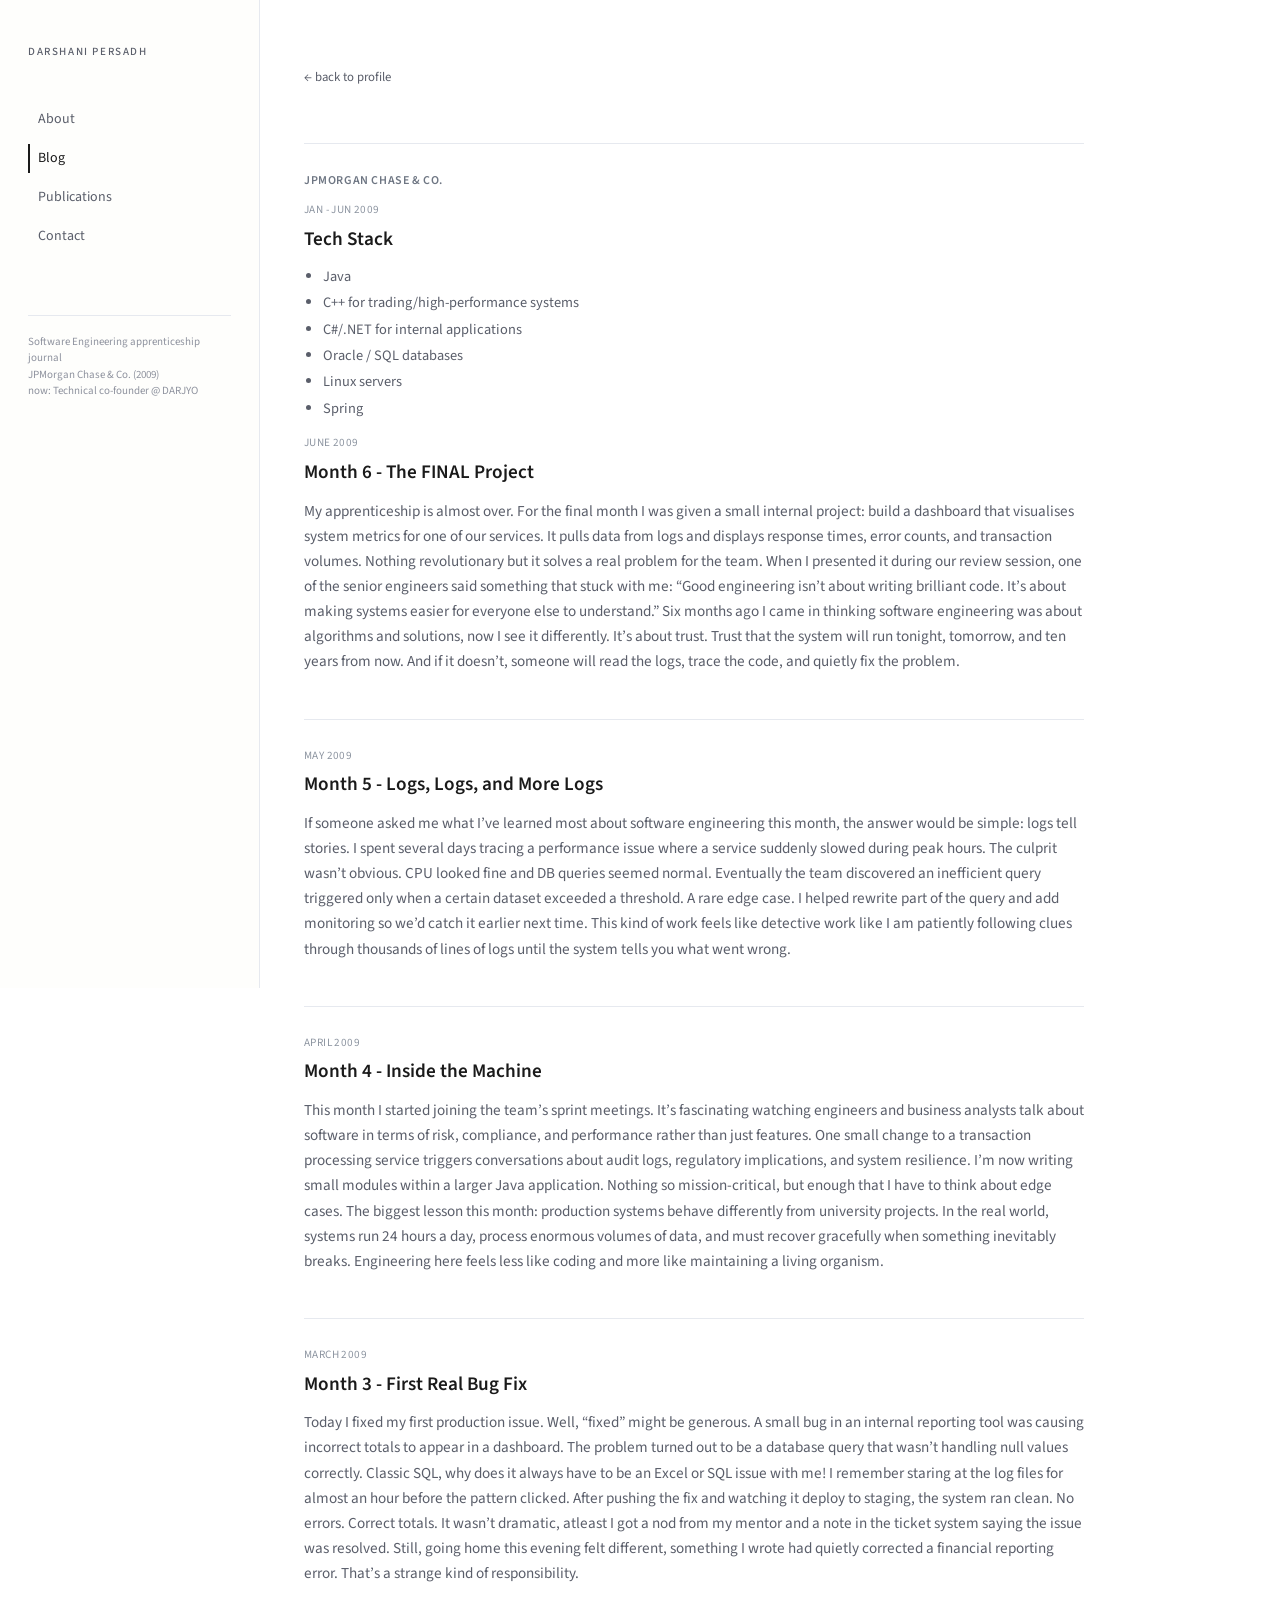
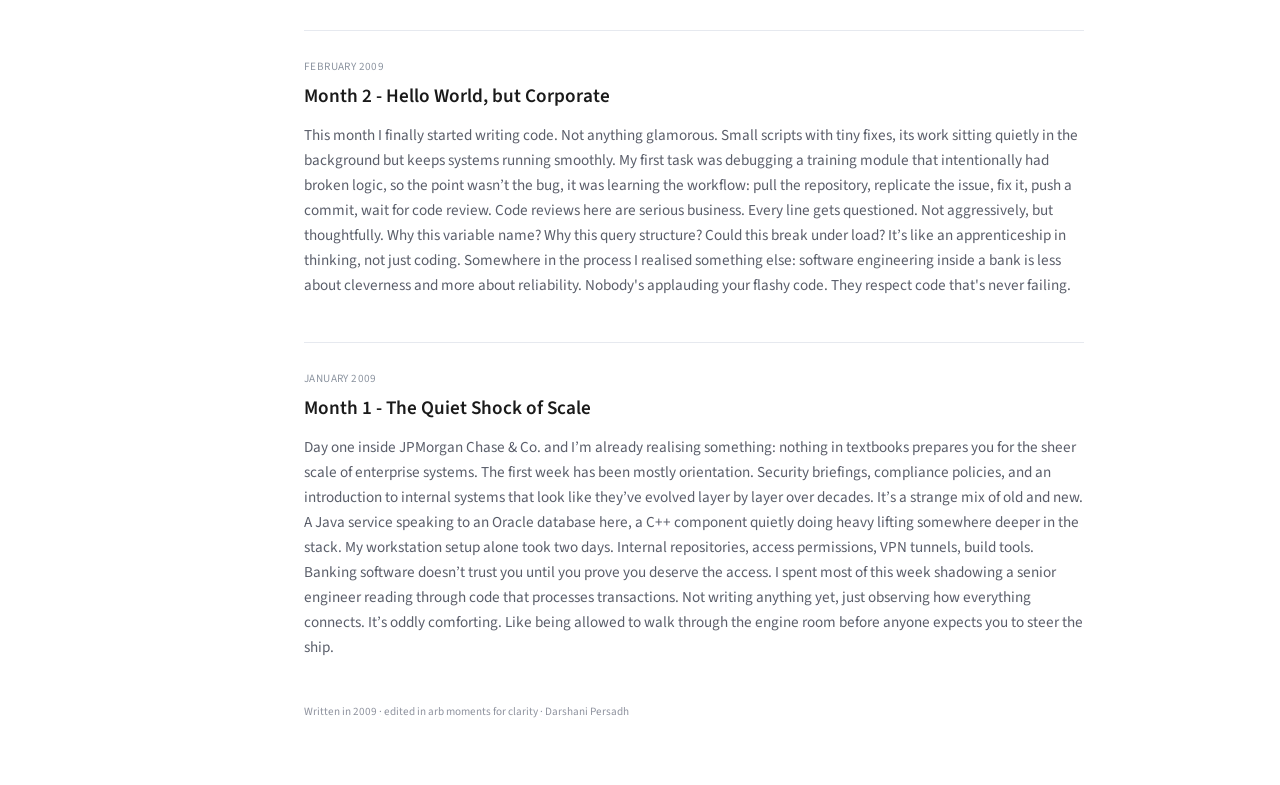
==== commit ec482a21: "Update" ====
--- a/blog.html
+++ b/blog.html
@@ -244,7 +244,8 @@
         <a href="#">Contact</a>
     </div>
     <div class="sidebar-footer">
-        Software Engineer<br>
+        Software Engineering apprenticeship journal<br>
+		
         JPMorgan Chase & Co. (2009)<br>
         now: Technical co-founder @ DARJYO
     </div>
@@ -253,8 +254,6 @@
 <!-- MAIN CONTENT: blog entries -->
 <main class="content">
     <a href="https://arishma108.github.io/drpersadh/" class="back-link">← back to profile</a>
-    <h3>2009</h3>
-    <div class="subtitle">A software engineering apprenticeship journal</div>
     <hr>
     <!-- Tech stack section (original JPMorgan) -->
     <div class="section-title">JPMorgan Chase & Co.</div>
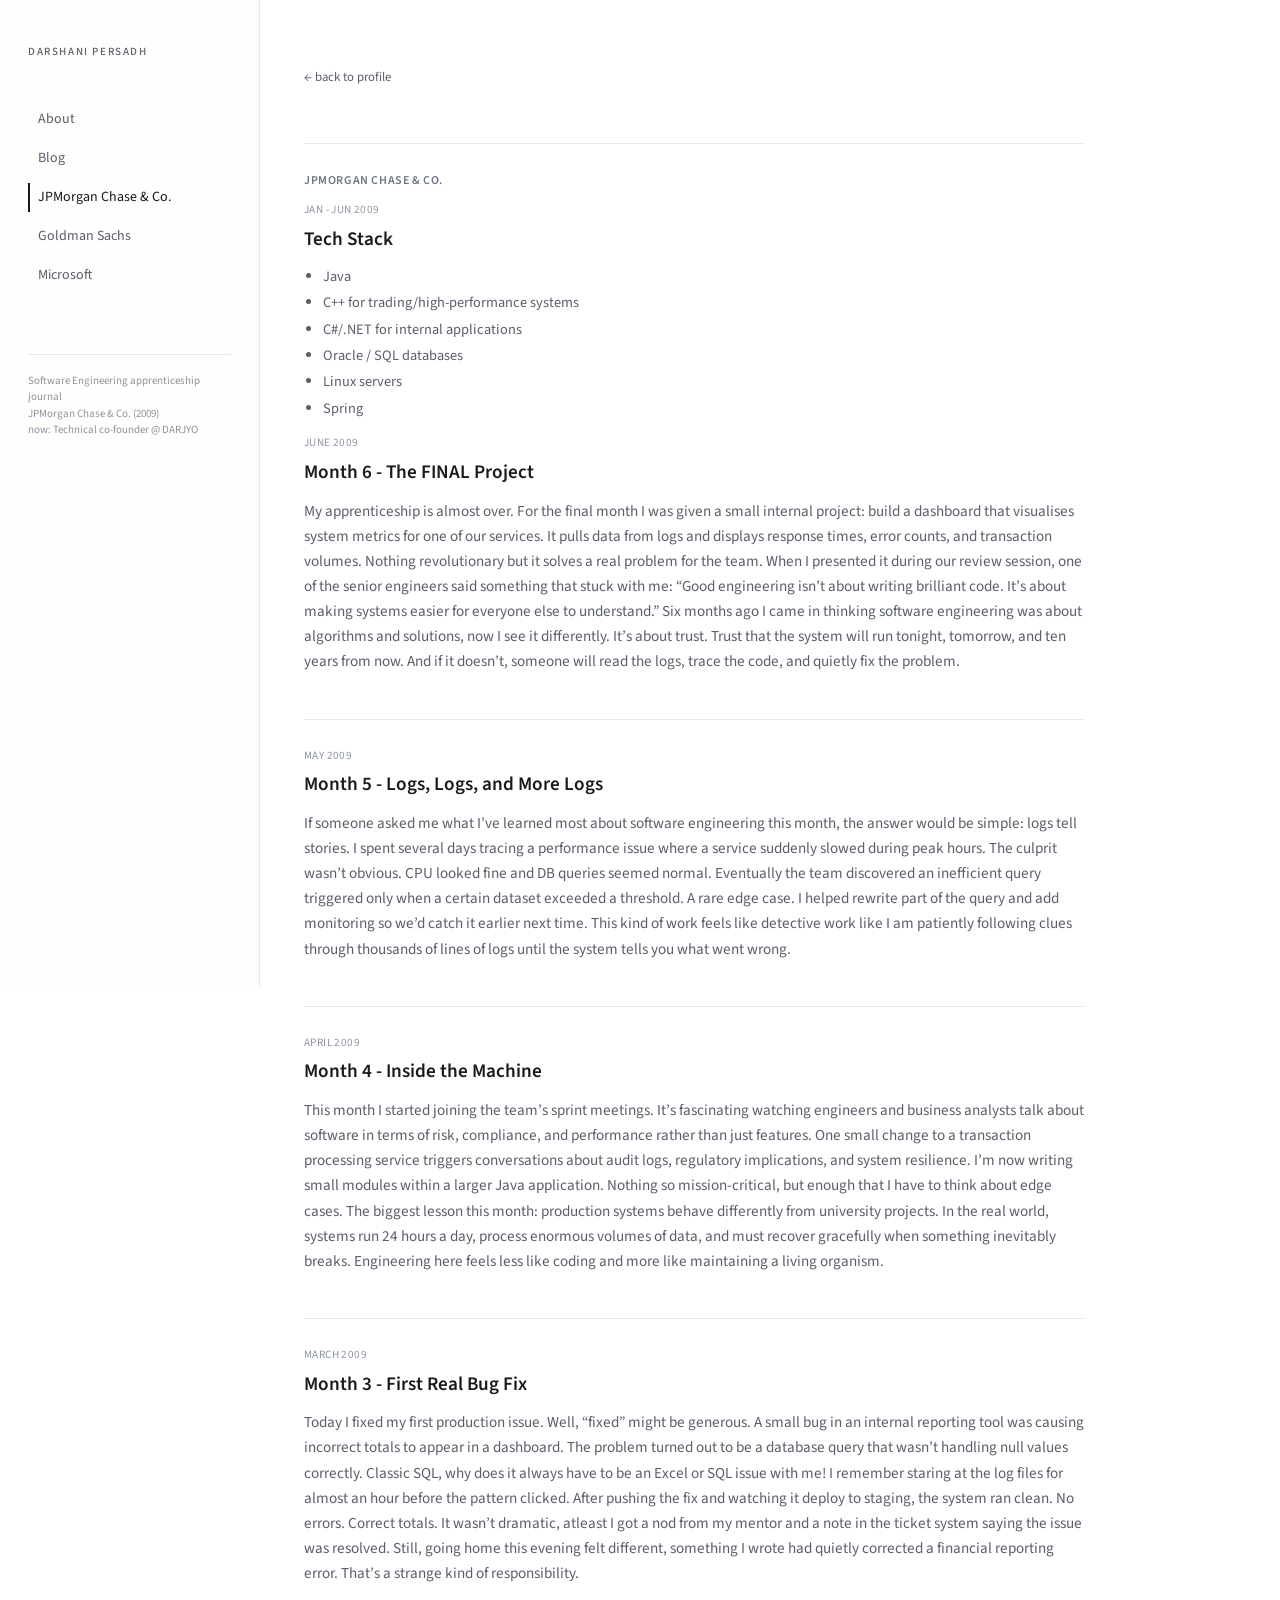
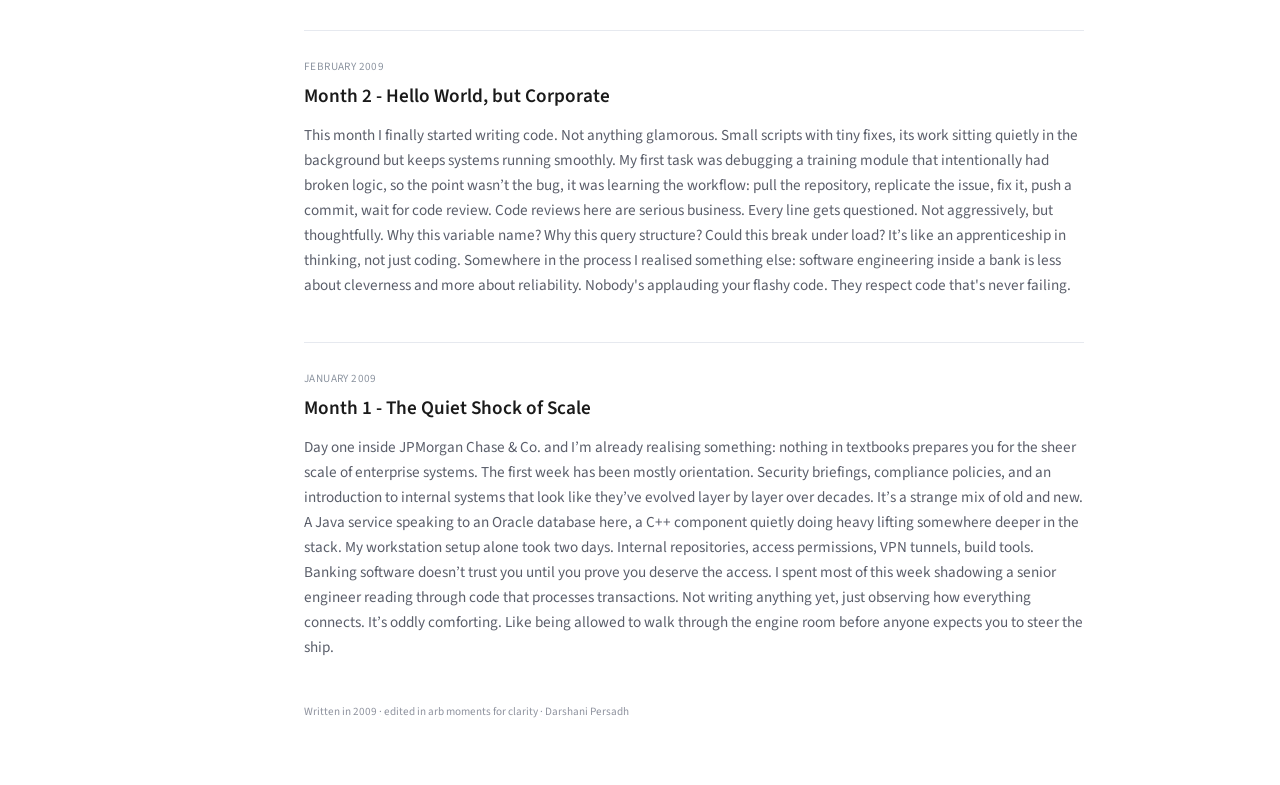
==== commit 2a602ba2: "Update sidebar links" ====
--- a/blog.html
+++ b/blog.html
@@ -238,10 +238,11 @@
 <aside class="sidebar">
     <div class="brand">Darshani Persadh</div>
     <div class="nav-links">
-        <a href="https://arishma108.github.io/drpersadh/">About</a>
-        <a href="https://arishma108.github.io/drpersadh/blog.html" style="color: #1a1a1a; border-left-color: #1a1a1a;">Blog</a>
-        <a href="#">Publications</a>
-        <a href="#">Contact</a>
+        <a href="drp.html">About</a>
+        <a href="#">Blog</a>
+		<a href="blog.html" style="color: #1a1a1a; border-left-color: #1a1a1a;">JPMorgan Chase & Co.</a>
+        <a href="#">Goldman Sachs</a>
+        <a href="#">Microsoft</a>
     </div>
     <div class="sidebar-footer">
         Software Engineering apprenticeship journal<br>
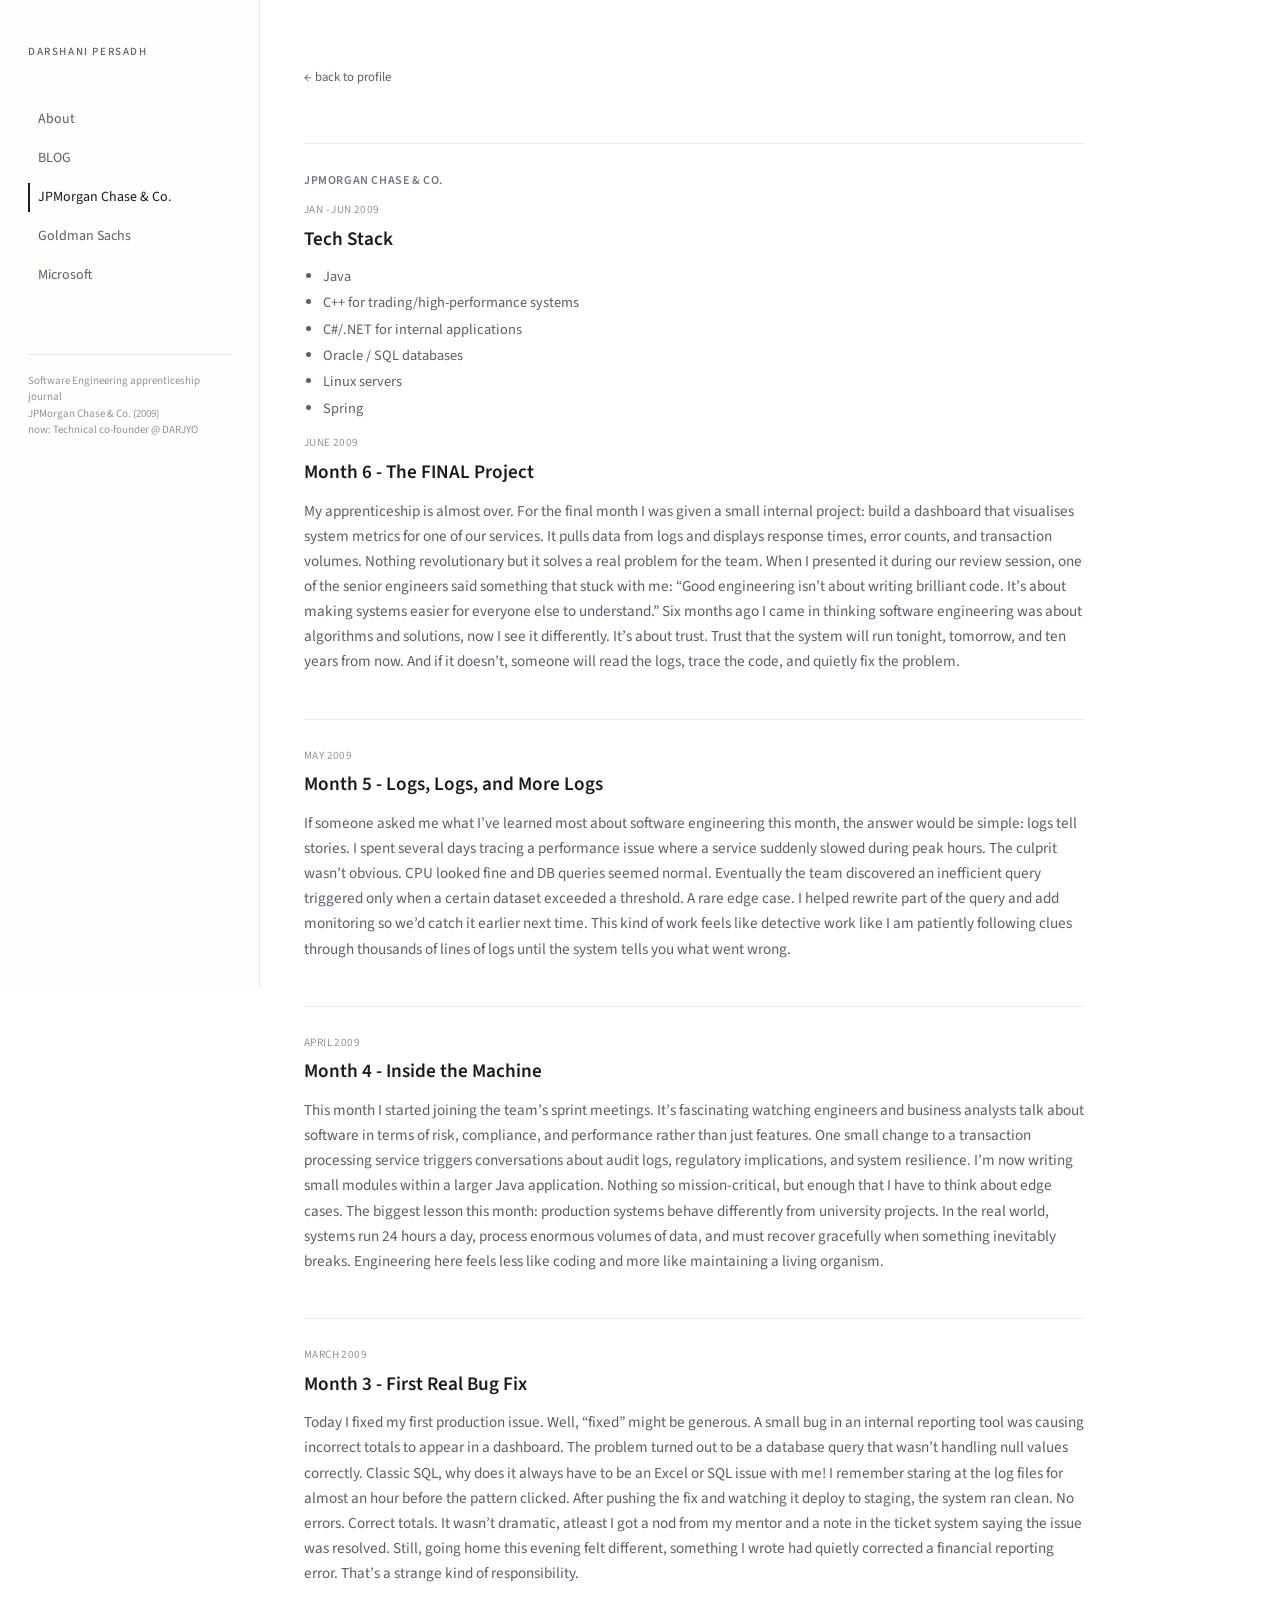
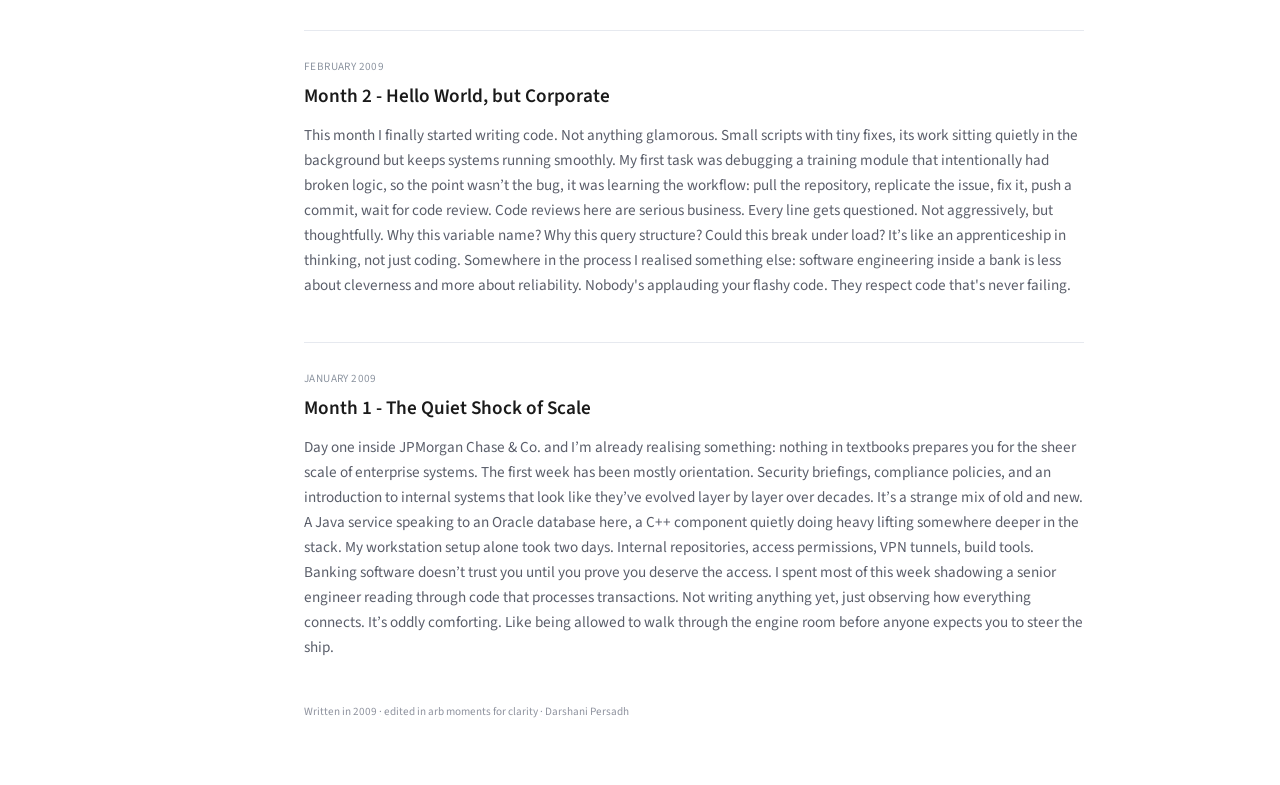
==== commit d0cf4463: "Change" ====
--- a/blog.html
+++ b/blog.html
@@ -239,7 +239,7 @@
     <div class="brand">Darshani Persadh</div>
     <div class="nav-links">
         <a href="drp.html">About</a>
-        <a href="#">Blog</a>
+        <a href="#">BLOG</a>
 		<a href="blog.html" style="color: #1a1a1a; border-left-color: #1a1a1a;">JPMorgan Chase & Co.</a>
         <a href="#">Goldman Sachs</a>
         <a href="#">Microsoft</a>
